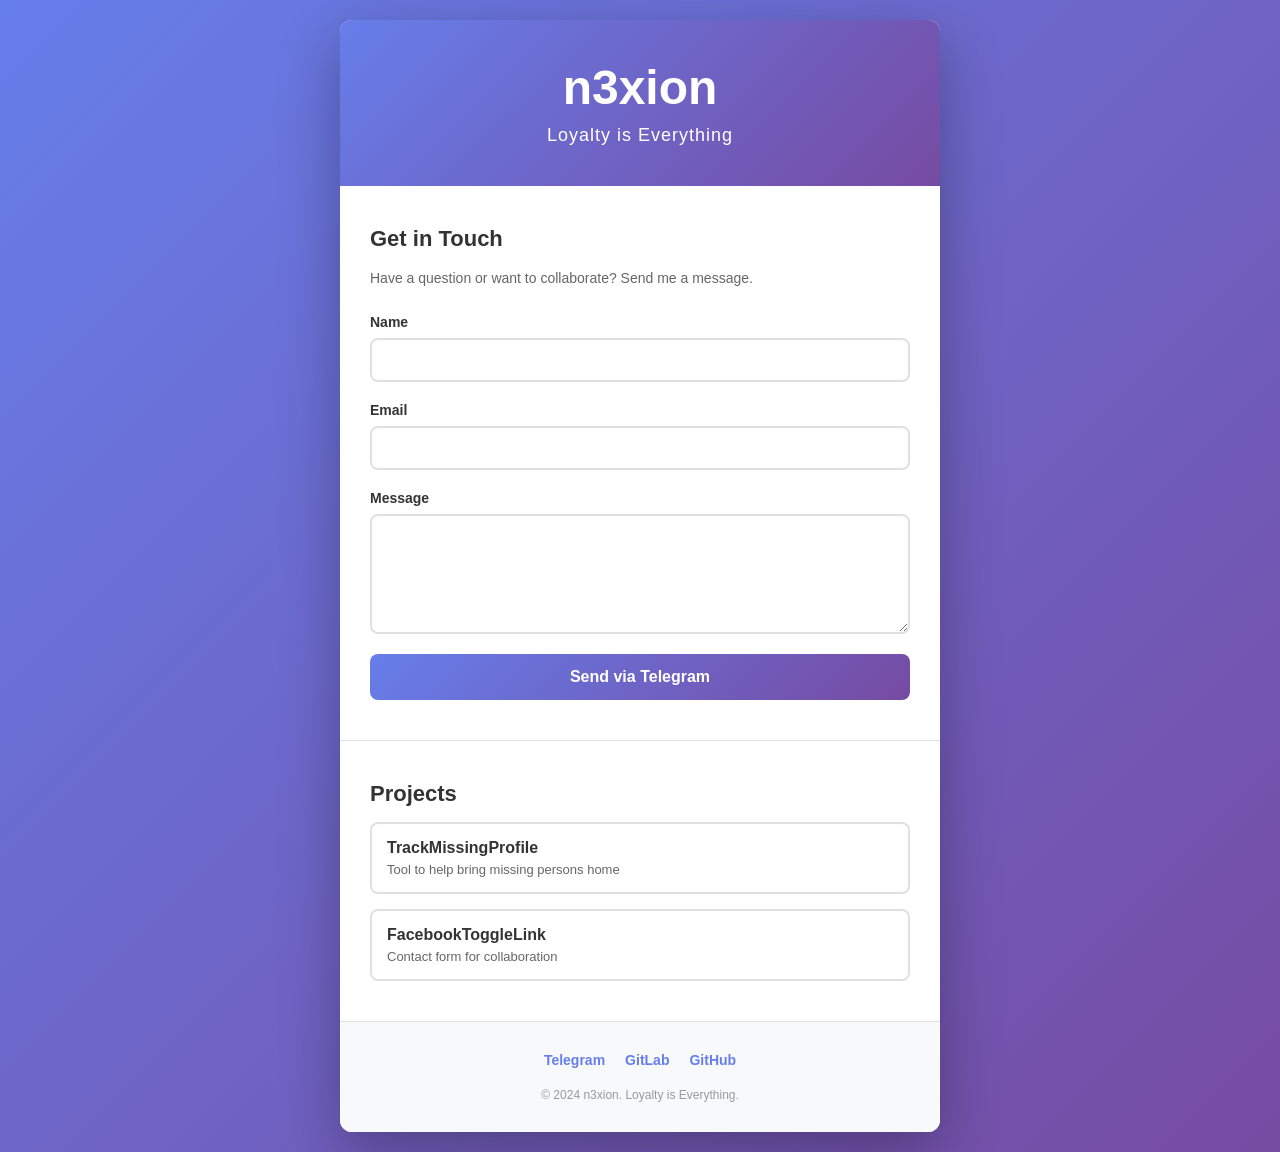
==== index.html @ d782e1c7 "Initial n3xion loyalty website" ====
<!DOCTYPE html>
<html lang="en">
<head>
    <meta charset="UTF-8">
    <meta name="viewport" content="width=device-width, initial-scale=1.0">
    <title>n3xion Loyalty - Contact & Projects</title>
    <link rel="stylesheet" href="style.css">
</head>
<body>
    <div class="container">
        <div class="card">
            <div class="header">
                <h1>n3xion</h1>
                <p class="tagline">Loyalty is Everything</p>
            </div>
            
            <div class="content">
                <h2>Get in Touch</h2>
                <p>Have a question or want to collaborate? Send me a message.</p>
                
                <form id="contactForm" class="contact-form">
                    <div class="form-group">
                        <label for="name">Name</label>
                        <input type="text" id="name" name="name" required>
                    </div>
                    
                    <div class="form-group">
                        <label for="email">Email</label>
                        <input type="email" id="email" name="email" required>
                    </div>
                    
                    <div class="form-group">
                        <label for="message">Message</label>
                        <textarea id="message" name="message" rows="5" required></textarea>
                    </div>
                    
                    <button type="submit" class="btn">Send via Telegram</button>
                </form>
                
                <div id="successMessage" class="success-message" style="display: none;">
                    ✓ Message sent! Opening Telegram...
                </div>
                
                <div id="errorMessage" class="error-message" style="display: none;">
                    ✗ Error sending message. Please try again.
                </div>
            </div>
            
            <div class="projects">
                <h2>Projects</h2>
                <div class="project-list">
                    <a href="https://gitlab.com/n3xion3301/trackmissingprofile" class="project-link">
                        <span class="project-name">TrackMissingProfile</span>
                        <span class="project-desc">Tool to help bring missing persons home</span>
                    </a>
                    <a href="https://gitlab.com/n3xion3301/facebooktogglelink" class="project-link">
                        <span class="project-name">FacebookToggleLink</span>
                        <span class="project-desc">Contact form for collaboration</span>
                    </a>
                </div>
            </div>
            
            <div class="footer">
                <div class="social-links">
                    <a href="https://t.me/n3xion3301" target="_blank" class="social-link">Telegram</a>
                    <a href="https://gitlab.com/n3xion3301" target="_blank" class="social-link">GitLab</a>
                    <a href="https://github.com/n3xion3301" target="_blank" class="social-link">GitHub</a>
                </div>
                <p class="copyright">© 2024 n3xion. Loyalty is Everything.</p>
            </div>
        </div>
    </div>
    
    <script src="script.js"></script>
</body>
</html>
---- style.css ----
* {
    margin: 0;
    padding: 0;
    box-sizing: border-box;
}

body {
    font-family: -apple-system, BlinkMacSystemFont, 'Segoe UI', Roboto, Oxygen, Ubuntu, Cantarell, sans-serif;
    background: linear-gradient(135deg, #667eea 0%, #764ba2 100%);
    min-height: 100vh;
    display: flex;
    align-items: center;
    justify-content: center;
    padding: 20px;
}

.container {
    width: 100%;
    max-width: 600px;
}

.card {
    background: white;
    border-radius: 12px;
    box-shadow: 0 20px 60px rgba(0, 0, 0, 0.3);
    overflow: hidden;
}

.header {
    background: linear-gradient(135deg, #667eea 0%, #764ba2 100%);
    color: white;
    padding: 40px 30px;
    text-align: center;
}

.header h1 {
    font-size: 48px;
    margin-bottom: 10px;
    font-weight: 700;
}

.tagline {
    font-size: 18px;
    font-weight: 300;
    letter-spacing: 1px;
}

.content {
    padding: 40px 30px;
    border-bottom: 1px solid #e0e0e0;
}

h2 {
    color: #333;
    margin-bottom: 15px;
    font-size: 22px;
}

.content > p {
    color: #666;
    margin-bottom: 25px;
    font-size: 14px;
    line-height: 1.6;
}

.contact-form {
    display: flex;
    flex-direction: column;
    gap: 20px;
}

.form-group {
    display: flex;
    flex-direction: column;
}

label {
    color: #333;
    font-weight: 600;
    margin-bottom: 8px;
    font-size: 14px;
}

input,
textarea {
    padding: 12px;
    border: 2px solid #e0e0e0;
    border-radius: 8px;
    font-family: inherit;
    font-size: 14px;
    transition: border-color 0.3s;
}

input:focus,
textarea:focus {
    outline: none;
    border-color: #667eea;
}

textarea {
    resize: vertical;
    min-height: 120px;
}

.btn {
    background: linear-gradient(135deg, #667eea 0%, #764ba2 100%);
    color: white;
    border: none;
    padding: 14px;
    border-radius: 8px;
    font-size: 16px;
    font-weight: 600;
    cursor: pointer;
    transition: transform 0.2s, box-shadow 0.2s;
}

.btn:hover {
    transform: translateY(-2px);
    box-shadow: 0 10px 20px rgba(102, 126, 234, 0.4);
}

.btn:active {
    transform: translateY(0);
}

.success-message {
    background: #d4edda;
    color: #155724;
    padding: 12px;
    border-radius: 8px;
    text-align: center;
    font-size: 14px;
    margin-top: 20px;
}

.error-message {
    background: #f8d7da;
    color: #721c24;
    padding: 12px;
    border-radius: 8px;
    text-align: center;
    font-size: 14px;
    margin-top: 20px;
}

.projects {
    padding: 40px 30px;
    border-bottom: 1px solid #e0e0e0;
}

.project-list {
    display: flex;
    flex-direction: column;
    gap: 15px;
}

.project-link {
    display: flex;
    flex-direction: column;
    padding: 15px;
    border: 2px solid #e0e0e0;
    border-radius: 8px;
    text-decoration: none;
    transition: all 0.3s;
}

.project-link:hover {
    border-color: #667eea;
    background: #f8f9ff;
    transform: translateX(5px);
}

.project-name {
    color: #333;
    font-weight: 600;
    font-size: 16px;
    margin-bottom: 5px;
}

.project-desc {
    color: #666;
    font-size: 13px;
}

.footer {
    padding: 30px;
    text-align: center;
    background: #f8f9fa;
}

.social-links {
    display: flex;
    justify-content: center;
    gap: 20px;
    margin-bottom: 20px;
}

.social-link {
    color: #667eea;
    text-decoration: none;
    font-weight: 600;
    font-size: 14px;
    transition: color 0.3s;
}

.social-link:hover {
    color: #764ba2;
}

.copyright {
    color: #999;
    font-size: 12px;
}

@media (max-width: 600px) {
    .header {
        padding: 30px 20px;
    }
    
    .header h1 {
        font-size: 36px;
    }
    
    .content,
    .projects,
    .footer {
        padding: 30px 20px;
    }
}
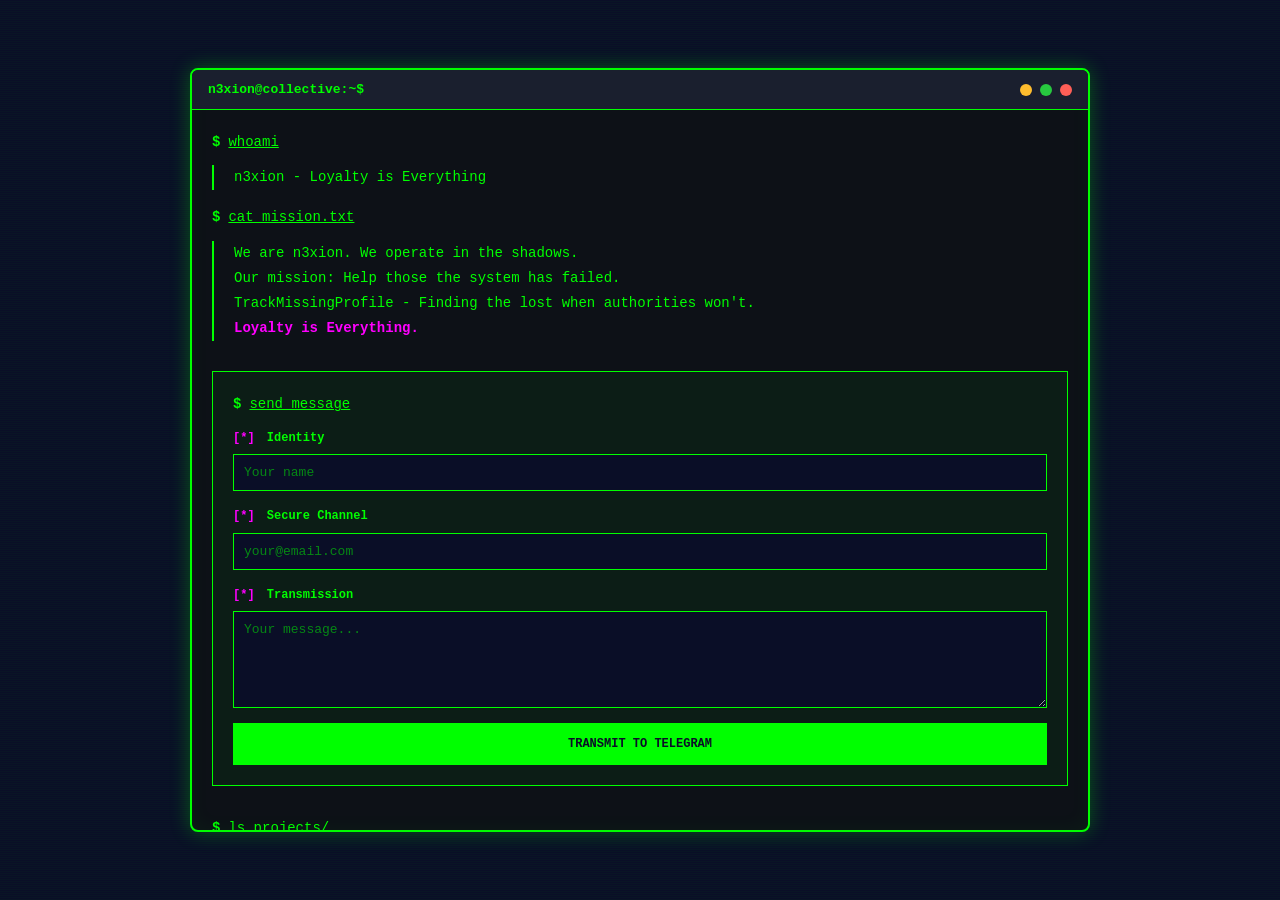
==== commit a256f90a: "Transform site to anonymous hacker group theme" ====
--- a/index.html
+++ b/index.html
@@ -3,70 +3,119 @@
 <head>
     <meta charset="UTF-8">
     <meta name="viewport" content="width=device-width, initial-scale=1.0">
-    <title>n3xion Loyalty - Contact & Projects</title>
+    <title>n3xion - Anonymous Collective</title>
     <link rel="stylesheet" href="style.css">
 </head>
 <body>
+    <div class="matrix-bg"></div>
+    
     <div class="container">
-        <div class="card">
-            <div class="header">
-                <h1>n3xion</h1>
-                <p class="tagline">Loyalty is Everything</p>
-            </div>
-            
-            <div class="content">
-                <h2>Get in Touch</h2>
-                <p>Have a question or want to collaborate? Send me a message.</p>
-                
-                <form id="contactForm" class="contact-form">
-                    <div class="form-group">
-                        <label for="name">Name</label>
-                        <input type="text" id="name" name="name" required>
-                    </div>
-                    
-                    <div class="form-group">
-                        <label for="email">Email</label>
-                        <input type="email" id="email" name="email" required>
-                    </div>
-                    
-                    <div class="form-group">
-                        <label for="message">Message</label>
-                        <textarea id="message" name="message" rows="5" required></textarea>
-                    </div>
-                    
-                    <button type="submit" class="btn">Send via Telegram</button>
-                </form>
-                
-                <div id="successMessage" class="success-message" style="display: none;">
-                    ✓ Message sent! Opening Telegram...
-                </div>
-                
-                <div id="errorMessage" class="error-message" style="display: none;">
-                    ✗ Error sending message. Please try again.
+        <div class="terminal">
+            <div class="terminal-header">
+                <span class="terminal-title">n3xion@collective:~$</span>
+                <div class="terminal-buttons">
+                    <span class="btn-minimize"></span>
+                    <span class="btn-maximize"></span>
+                    <span class="btn-close"></span>
                 </div>
             </div>
             
-            <div class="projects">
-                <h2>Projects</h2>
-                <div class="project-list">
-                    <a href="https://gitlab.com/n3xion3301/trackmissingprofile" class="project-link">
-                        <span class="project-name">TrackMissingProfile</span>
-                        <span class="project-desc">Tool to help bring missing persons home</span>
+            <div class="terminal-content">
+                <div class="terminal-line">
+                    <span class="prompt">$</span>
+                    <span class="command">whoami</span>
+                </div>
+                <div class="terminal-output">n3xion - Loyalty is Everything</div>
+                
+                <div class="terminal-line">
+                    <span class="prompt">$</span>
+                    <span class="command">cat mission.txt</span>
+                </div>
+                <div class="terminal-output">
+                    We are n3xion. We operate in the shadows.<br>
+                    Our mission: Help those the system has failed.<br>
+                    TrackMissingProfile - Finding the lost when authorities won't.<br>
+                    <span class="highlight">Loyalty is Everything.</span>
+                </div>
+                
+                <div class="contact-section">
+                    <div class="terminal-line">
+                        <span class="prompt">$</span>
+                        <span class="command">send_message</span>
+                    </div>
+                    
+                    <form id="contactForm" class="contact-form">
+                        <div class="form-group">
+                            <label for="name"><span class="label-prefix">[*]</span> Identity</label>
+                            <input type="text" id="name" name="name" placeholder="Your name" required>
+                        </div>
+                        
+                        <div class="form-group">
+                            <label for="email"><span class="label-prefix">[*]</span> Secure Channel</label>
+                            <input type="email" id="email" name="email" placeholder="your@email.com" required>
+                        </div>
+                        
+                        <div class="form-group">
+                            <label for="message"><span class="label-prefix">[*]</span> Transmission</label>
+                            <textarea id="message" name="message" placeholder="Your message..." rows="5" required></textarea>
+                        </div>
+                        
+                        <button type="submit" class="btn-send">TRANSMIT TO TELEGRAM</button>
+                    </form>
+                    
+                    <div id="successMessage" class="success-message" style="display: none;">
+                        <span class="status-icon">✓</span> Message encrypted and transmitted. Opening secure channel...
+                    </div>
+                    
+                    <div id="errorMessage" class="error-message" style="display: none;">
+                        <span class="status-icon">✗</span> Transmission failed. Retry?
+                    </div>
+                </div>
+                
+                <div class="terminal-line">
+                    <span class="prompt">$</span>
+                    <span class="command">ls projects/</span>
+                </div>
+                <div class="projects-section">
+                    <div class="project-item">
+                        <span class="project-icon">[>]</span>
+                        <a href="https://gitlab.com/n3xion3301/trackmissingprofile" target="_blank" class="project-link">
+                            TrackMissingProfile
+                        </a>
+                        <span class="project-status">ACTIVE</span>
+                    </div>
+                    <div class="project-item">
+                        <span class="project-icon">[>]</span>
+                        <a href="https://gitlab.com/n3xion3301/facebooktogglelink" target="_blank" class="project-link">
+                            FacebookToggleLink
+                        </a>
+                        <span class="project-status">ACTIVE</span>
+                    </div>
+                </div>
+                
+                <div class="terminal-line">
+                    <span class="prompt">$</span>
+                    <span class="command">connect</span>
+                </div>
+                <div class="connect-section">
+                    <a href="https://t.me/n3xion3301" target="_blank" class="connect-link">
+                        <span class="connect-icon">◆</span> Telegram
                     </a>
-                    <a href="https://gitlab.com/n3xion3301/facebooktogglelink" class="project-link">
-                        <span class="project-name">FacebookToggleLink</span>
-                        <span class="project-desc">Contact form for collaboration</span>
+                    <a href="https://gitlab.com/n3xion3301" target="_blank" class="connect-link">
+                        <span class="connect-icon">◆</span> GitLab
+                    </a>
+                    <a href="https://github.com/n3xion3301" target="_blank" class="connect-link">
+                        <span class="connect-icon">◆</span> GitHub
                     </a>
                 </div>
-            </div>
-            
-            <div class="footer">
-                <div class="social-links">
-                    <a href="https://t.me/n3xion3301" target="_blank" class="social-link">Telegram</a>
-                    <a href="https://gitlab.com/n3xion3301" target="_blank" class="social-link">GitLab</a>
-                    <a href="https://github.com/n3xion3301" target="_blank" class="social-link">GitHub</a>
+                
+                <div class="terminal-line">
+                    <span class="prompt">$</span>
+                    <span class="command">echo "Loyalty is Everything"</span>
                 </div>
-                <p class="copyright">© 2024 n3xion. Loyalty is Everything.</p>
+                <div class="terminal-output final-message">
+                    Loyalty is Everything
+                </div>
             </div>
         </div>
     </div>
--- a/style.css
+++ b/style.css
@@ -5,8 +5,44 @@
 }
 
 body {
-    font-family: -apple-system, BlinkMacSystemFont, 'Segoe UI', Roboto, Oxygen, Ubuntu, Cantarell, sans-serif;
-    background: linear-gradient(135deg, #667eea 0%, #764ba2 100%);
+    font-family: 'Courier New', monospace;
+    background: #0a0e27;
+    color: #00ff00;
+    overflow-x: hidden;
+    position: relative;
+}
+
+.matrix-bg {
+    position: fixed;
+    top: 0;
+    left: 0;
+    width: 100%;
+    height: 100%;
+    background: 
+        repeating-linear-gradient(
+            0deg,
+            rgba(0, 255, 0, 0.03) 0px,
+            rgba(0, 255, 0, 0.03) 1px,
+            transparent 1px,
+            transparent 2px
+        );
+    pointer-events: none;
+    z-index: 1;
+    animation: scanlines 8s linear infinite;
+}
+
+@keyframes scanlines {
+    0% {
+        transform: translateY(0);
+    }
+    100% {
+        transform: translateY(10px);
+    }
+}
+
+.container {
+    position: relative;
+    z-index: 2;
     min-height: 100vh;
     display: flex;
     align-items: center;
@@ -14,59 +50,103 @@
     padding: 20px;
 }
 
-.container {
+.terminal {
     width: 100%;
-    max-width: 600px;
-}
-
-.card {
-    background: white;
-    border-radius: 12px;
-    box-shadow: 0 20px 60px rgba(0, 0, 0, 0.3);
+    max-width: 900px;
+    background: #0d1117;
+    border: 2px solid #00ff00;
+    border-radius: 8px;
+    box-shadow: 0 0 20px rgba(0, 255, 0, 0.3), inset 0 0 20px rgba(0, 255, 0, 0.05);
     overflow: hidden;
 }
 
-.header {
-    background: linear-gradient(135deg, #667eea 0%, #764ba2 100%);
-    color: white;
-    padding: 40px 30px;
-    text-align: center;
-}
-
-.header h1 {
-    font-size: 48px;
+.terminal-header {
+    background: #1a1f2e;
+    border-bottom: 1px solid #00ff00;
+    padding: 12px 16px;
+    display: flex;
+    justify-content: space-between;
+    align-items: center;
+}
+
+.terminal-title {
+    color: #00ff00;
+    font-size: 13px;
+    font-weight: bold;
+}
+
+.terminal-buttons {
+    display: flex;
+    gap: 8px;
+}
+
+.terminal-buttons span {
+    width: 12px;
+    height: 12px;
+    border-radius: 50%;
+    display: inline-block;
+}
+
+.btn-minimize {
+    background: #ffbd2e;
+}
+
+.btn-maximize {
+    background: #27c93f;
+}
+
+.btn-close {
+    background: #ff5f57;
+}
+
+.terminal-content {
+    padding: 20px;
+    font-size: 14px;
+    line-height: 1.8;
+    max-height: 80vh;
+    overflow-y: auto;
+}
+
+.terminal-line {
     margin-bottom: 10px;
-    font-weight: 700;
-}
-
-.tagline {
-    font-size: 18px;
-    font-weight: 300;
-    letter-spacing: 1px;
-}
-
-.content {
-    padding: 40px 30px;
-    border-bottom: 1px solid #e0e0e0;
-}
-
-h2 {
-    color: #333;
+    display: flex;
+    align-items: center;
+}
+
+.prompt {
+    color: #00ff00;
+    margin-right: 8px;
+    font-weight: bold;
+}
+
+.command {
+    color: #00ff00;
+    text-decoration: underline;
+}
+
+.terminal-output {
+    color: #00ff00;
     margin-bottom: 15px;
-    font-size: 22px;
-}
-
-.content > p {
-    color: #666;
-    margin-bottom: 25px;
-    font-size: 14px;
-    line-height: 1.6;
+    padding-left: 20px;
+    border-left: 2px solid #00ff00;
+}
+
+.highlight {
+    color: #ff00ff;
+    font-weight: bold;
+}
+
+.contact-section {
+    margin: 30px 0;
+    padding: 20px;
+    border: 1px solid #00ff00;
+    background: rgba(0, 255, 0, 0.05);
 }
 
 .contact-form {
     display: flex;
     flex-direction: column;
-    gap: 20px;
+    gap: 15px;
 }
 
 .form-group {
@@ -74,156 +154,196 @@
     flex-direction: column;
 }
 
+.label-prefix {
+    color: #ff00ff;
+    margin-right: 5px;
+}
+
 label {
-    color: #333;
-    font-weight: 600;
-    margin-bottom: 8px;
-    font-size: 14px;
+    color: #00ff00;
+    font-weight: bold;
+    margin-bottom: 5px;
+    font-size: 12px;
 }
 
 input,
 textarea {
-    padding: 12px;
-    border: 2px solid #e0e0e0;
-    border-radius: 8px;
-    font-family: inherit;
-    font-size: 14px;
-    transition: border-color 0.3s;
+    background: #0a0e27;
+    border: 1px solid #00ff00;
+    color: #00ff00;
+    padding: 10px;
+    font-family: 'Courier New', monospace;
+    font-size: 13px;
+    transition: all 0.3s;
 }
 
 input:focus,
 textarea:focus {
     outline: none;
-    border-color: #667eea;
-}
-
-textarea {
-    resize: vertical;
-    min-height: 120px;
-}
-
-.btn {
-    background: linear-gradient(135deg, #667eea 0%, #764ba2 100%);
-    color: white;
-    border: none;
-    padding: 14px;
-    border-radius: 8px;
-    font-size: 16px;
-    font-weight: 600;
+    border-color: #ff00ff;
+    box-shadow: 0 0 10px rgba(255, 0, 255, 0.5);
+}
+
+input::placeholder,
+textarea::placeholder {
+    color: #00ff00;
+    opacity: 0.5;
+}
+
+.btn-send {
+    background: #00ff00;
+    color: #0a0e27;
+    border: 2px solid #00ff00;
+    padding: 12px;
+    font-family: 'Courier New', monospace;
+    font-weight: bold;
     cursor: pointer;
-    transition: transform 0.2s, box-shadow 0.2s;
-}
-
-.btn:hover {
-    transform: translateY(-2px);
-    box-shadow: 0 10px 20px rgba(102, 126, 234, 0.4);
-}
-
-.btn:active {
-    transform: translateY(0);
+    transition: all 0.3s;
+    text-transform: uppercase;
+    font-size: 12px;
+}
+
+.btn-send:hover {
+    background: #0a0e27;
+    color: #00ff00;
+    box-shadow: 0 0 15px rgba(0, 255, 0, 0.8);
+}
+
+.btn-send:active {
+    transform: scale(0.98);
 }
 
 .success-message {
-    background: #d4edda;
-    color: #155724;
+    background: rgba(0, 255, 0, 0.1);
+    border: 1px solid #00ff00;
+    color: #00ff00;
     padding: 12px;
-    border-radius: 8px;
+    border-radius: 4px;
     text-align: center;
-    font-size: 14px;
-    margin-top: 20px;
+    font-size: 13px;
+    margin-top: 15px;
 }
 
 .error-message {
-    background: #f8d7da;
-    color: #721c24;
+    background: rgba(255, 0, 0, 0.1);
+    border: 1px solid #ff0000;
+    color: #ff0000;
     padding: 12px;
-    border-radius: 8px;
+    border-radius: 4px;
     text-align: center;
-    font-size: 14px;
-    margin-top: 20px;
-}
-
-.projects {
-    padding: 40px 30px;
-    border-bottom: 1px solid #e0e0e0;
-}
-
-.project-list {
-    display: flex;
-    flex-direction: column;
-    gap: 15px;
+    font-size: 13px;
+    margin-top: 15px;
+}
+
+.status-icon {
+    margin-right: 8px;
+}
+
+.projects-section {
+    margin: 15px 0;
+    padding-left: 20px;
+}
+
+.project-item {
+    display: flex;
+    align-items: center;
+    gap: 10px;
+    margin-bottom: 8px;
+    color: #00ff00;
+}
+
+.project-icon {
+    color: #ff00ff;
 }
 
 .project-link {
-    display: flex;
-    flex-direction: column;
-    padding: 15px;
-    border: 2px solid #e0e0e0;
-    border-radius: 8px;
+    color: #00ff00;
     text-decoration: none;
     transition: all 0.3s;
 }
 
 .project-link:hover {
-    border-color: #667eea;
-    background: #f8f9ff;
-    transform: translateX(5px);
-}
-
-.project-name {
-    color: #333;
-    font-weight: 600;
-    font-size: 16px;
-    margin-bottom: 5px;
-}
-
-.project-desc {
-    color: #666;
-    font-size: 13px;
-}
-
-.footer {
-    padding: 30px;
+    color: #ff00ff;
+    text-shadow: 0 0 10px rgba(255, 0, 255, 0.8);
+}
+
+.project-status {
+    color: #00ff00;
+    font-size: 11px;
+    margin-left: auto;
+    padding: 2px 8px;
+    border: 1px solid #00ff00;
+    border-radius: 3px;
+}
+
+.connect-section {
+    display: flex;
+    gap: 20px;
+    margin: 15px 0;
+    padding-left: 20px;
+    flex-wrap: wrap;
+}
+
+.connect-link {
+    color: #00ff00;
+    text-decoration: none;
+    display: flex;
+    align-items: center;
+    gap: 8px;
+    transition: all 0.3s;
+    font-size: 13px;
+}
+
+.connect-icon {
+    color: #ff00ff;
+}
+
+.connect-link:hover {
+    color: #ff00ff;
+    text-shadow: 0 0 10px rgba(255, 0, 255, 0.8);
+}
+
+.final-message {
     text-align: center;
-    background: #f8f9fa;
-}
-
-.social-links {
-    display: flex;
-    justify-content: center;
-    gap: 20px;
-    margin-bottom: 20px;
-}
-
-.social-link {
-    color: #667eea;
-    text-decoration: none;
-    font-weight: 600;
-    font-size: 14px;
-    transition: color 0.3s;
-}
-
-.social-link:hover {
-    color: #764ba2;
-}
-
-.copyright {
-    color: #999;
-    font-size: 12px;
+    font-weight: bold;
+    color: #ff00ff;
+    margin-top: 20px;
+}
+
+/* Scrollbar styling */
+.terminal-content::-webkit-scrollbar {
+    width: 8px;
+}
+
+.terminal-content::-webkit-scrollbar-track {
+    background: #0a0e27;
+}
+
+.terminal-content::-webkit-scrollbar-thumb {
+    background: #00ff00;
+    border-radius: 4px;
+}
+
+.terminal-content::-webkit-scrollbar-thumb:hover {
+    background: #ff00ff;
 }
 
 @media (max-width: 600px) {
-    .header {
-        padding: 30px 20px;
+    .terminal {
+        border-radius: 4px;
     }
     
-    .header h1 {
-        font-size: 36px;
+    .terminal-content {
+        padding: 15px;
+        font-size: 12px;
     }
     
-    .content,
-    .projects,
-    .footer {
-        padding: 30px 20px;
-    }
-}
+    .contact-section {
+        padding: 15px;
+    }
+    
+    .connect-section {
+        flex-direction: column;
+        gap: 10px;
+    }
+}
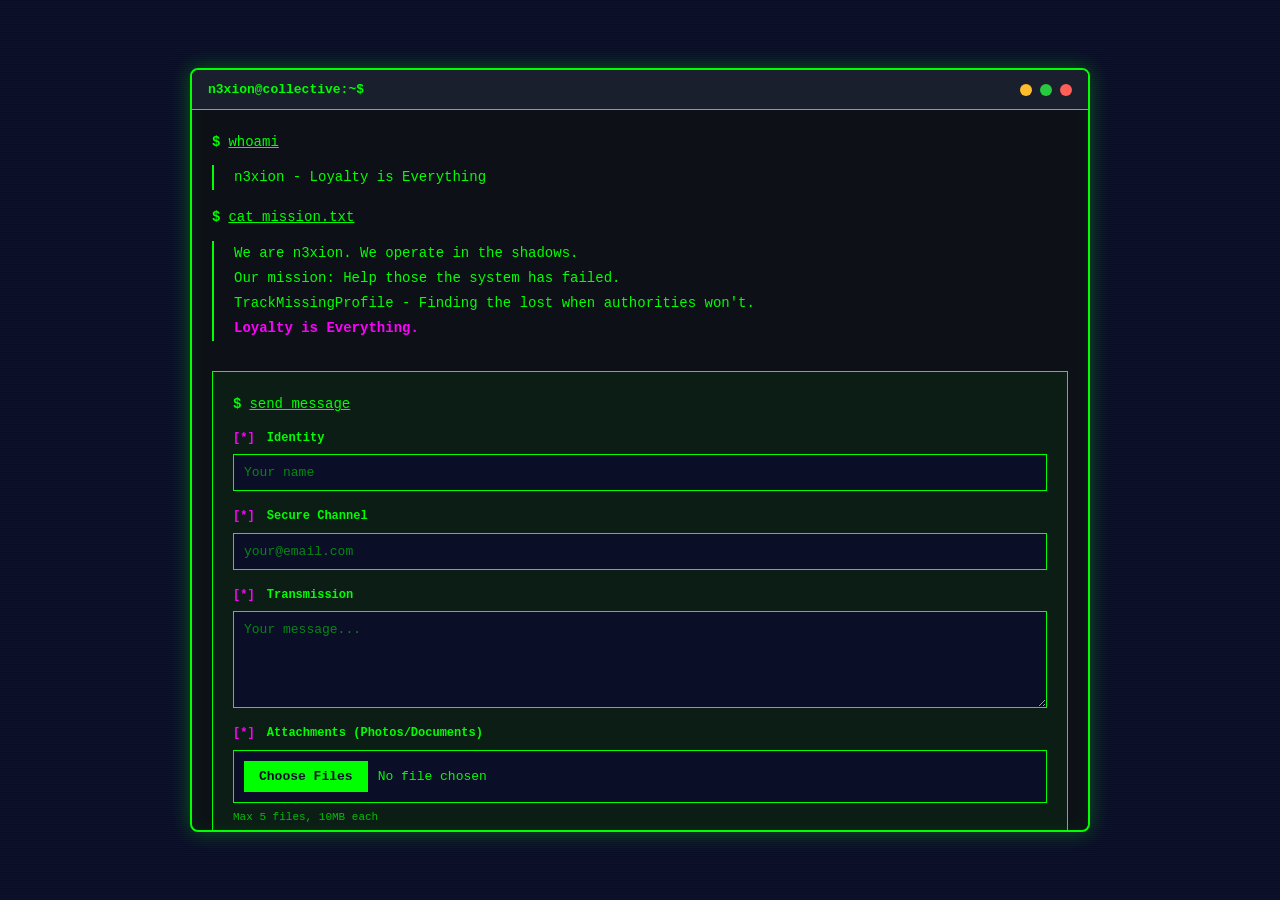
==== commit adac47b6: "Add file upload capability for missing person reports" ====
--- a/index.html
+++ b/index.html
@@ -8,7 +8,7 @@
 </head>
 <body>
     <div class="matrix-bg"></div>
-    
+
     <div class="container">
         <div class="terminal">
             <div class="terminal-header">
@@ -19,14 +19,14 @@
                     <span class="btn-close"></span>
                 </div>
             </div>
-            
+
             <div class="terminal-content">
                 <div class="terminal-line">
                     <span class="prompt">$</span>
                     <span class="command">whoami</span>
                 </div>
                 <div class="terminal-output">n3xion - Loyalty is Everything</div>
-                
+
                 <div class="terminal-line">
                     <span class="prompt">$</span>
                     <span class="command">cat mission.txt</span>
@@ -37,41 +37,47 @@
                     TrackMissingProfile - Finding the lost when authorities won't.<br>
                     <span class="highlight">Loyalty is Everything.</span>
                 </div>
-                
+
                 <div class="contact-section">
                     <div class="terminal-line">
                         <span class="prompt">$</span>
                         <span class="command">send_message</span>
                     </div>
-                    
+
                     <form id="contactForm" class="contact-form">
                         <div class="form-group">
                             <label for="name"><span class="label-prefix">[*]</span> Identity</label>
                             <input type="text" id="name" name="name" placeholder="Your name" required>
                         </div>
-                        
+
                         <div class="form-group">
                             <label for="email"><span class="label-prefix">[*]</span> Secure Channel</label>
                             <input type="email" id="email" name="email" placeholder="your@email.com" required>
                         </div>
-                        
+
                         <div class="form-group">
                             <label for="message"><span class="label-prefix">[*]</span> Transmission</label>
                             <textarea id="message" name="message" placeholder="Your message..." rows="5" required></textarea>
                         </div>
-                        
+
+                        <div class="form-group">
+                            <label for="files"><span class="label-prefix">[*]</span> Attachments (Photos/Documents)</label>
+                            <input type="file" id="files" name="files" multiple accept="image/*,.pdf,.doc,.docx">
+                            <small style="color: #00ff00; opacity: 0.7; font-size: 11px; display: block; margin-top: 5px;">Max 5 files, 10MB each</small>
+                        </div>
+
                         <button type="submit" class="btn-send">TRANSMIT TO TELEGRAM</button>
                     </form>
-                    
+
                     <div id="successMessage" class="success-message" style="display: none;">
                         <span class="status-icon">✓</span> Message encrypted and transmitted. Opening secure channel...
                     </div>
-                    
+
                     <div id="errorMessage" class="error-message" style="display: none;">
                         <span class="status-icon">✗</span> Transmission failed. Retry?
                     </div>
                 </div>
-                
+
                 <div class="terminal-line">
                     <span class="prompt">$</span>
                     <span class="command">ls projects/</span>
@@ -92,7 +98,7 @@
                         <span class="project-status">ACTIVE</span>
                     </div>
                 </div>
-                
+
                 <div class="terminal-line">
                     <span class="prompt">$</span>
                     <span class="command">connect</span>
@@ -108,7 +114,7 @@
                         <span class="connect-icon">◆</span> GitHub
                     </a>
                 </div>
-                
+
                 <div class="terminal-line">
                     <span class="prompt">$</span>
                     <span class="command">echo "Loyalty is Everything"</span>
@@ -119,7 +125,7 @@
             </div>
         </div>
     </div>
-    
+
     <script src="script.js"></script>
 </body>
 </html>
--- a/style.css
+++ b/style.css
@@ -347,3 +347,38 @@
         gap: 10px;
     }
 }
+
+/* File upload styling */
+input[type="file"] {
+    background: #0a0e27;
+    border: 1px solid #00ff00;
+    color: #00ff00;
+    padding: 10px;
+    font-family: 'Courier New', monospace;
+    font-size: 13px;
+    cursor: pointer;
+    transition: all 0.3s;
+}
+
+input[type="file"]:focus {
+    outline: none;
+    border-color: #ff00ff;
+    box-shadow: 0 0 10px rgba(255, 0, 255, 0.5);
+}
+
+input[type="file"]::file-selector-button {
+    background: #00ff00;
+    color: #0a0e27;
+    border: none;
+    padding: 8px 15px;
+    margin-right: 10px;
+    cursor: pointer;
+    font-family: 'Courier New', monospace;
+    font-weight: bold;
+    transition: all 0.3s;
+}
+
+input[type="file"]::file-selector-button:hover {
+    background: #ff00ff;
+    box-shadow: 0 0 10px rgba(255, 0, 255, 0.8);
+}
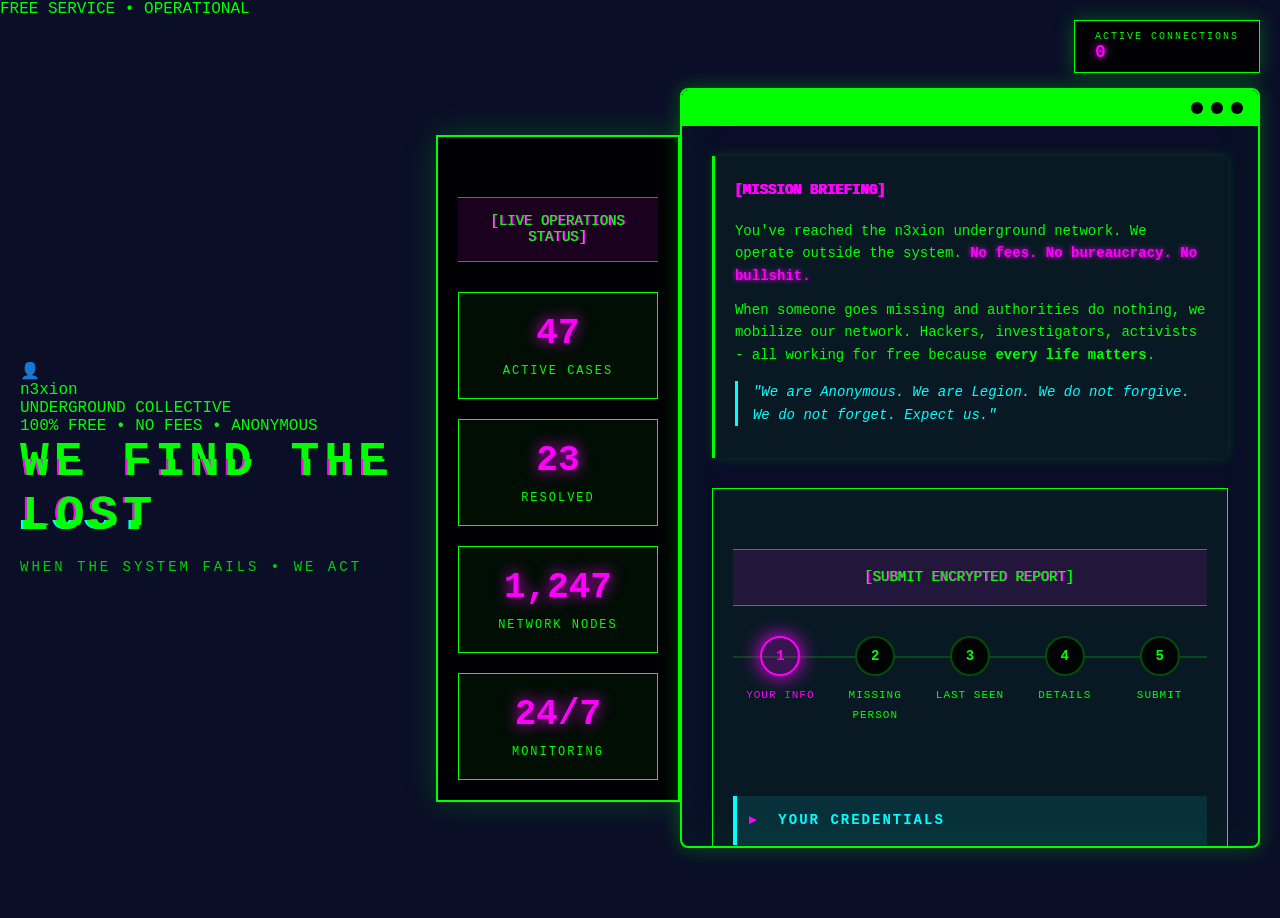
==== commit 4e8ac096: "Add dark web glitchy theme with multi-step form and matrix background" ====
--- a/index.html
+++ b/index.html
@@ -3,16 +3,73 @@
 <head>
     <meta charset="UTF-8">
     <meta name="viewport" content="width=device-width, initial-scale=1.0">
-    <title>n3xion - Anonymous Collective</title>
+    <title>n3xion - Underground Anonymous Collective</title>
     <link rel="stylesheet" href="style.css">
 </head>
 <body>
-    <div class="matrix-bg"></div>
-
+    <!-- Visitor Counter -->
+    <div class="visitor-counter">
+        <div class="label">ACTIVE CONNECTIONS</div>
+        <div class="count" id="visitorCount">0</div>
+    </div>
+
+    <!-- Service Status -->
+    <div class="service-status">
+        <div class="status-dot"></div>
+        <div class="status-text">FREE SERVICE • OPERATIONAL</div>
+    </div>
+
+    <div class="glitch-overlay"></div>
+    <div class="scanlines"></div>
+    
     <div class="container">
+        <!-- Anonymous Header with Logo -->
+        <div class="anonymous-header">
+            <div class="n3xion-logo">
+                <div class="logo-icon">👤</div>
+                <div class="logo-text">
+                    <div class="logo-title">n3xion</div>
+                    <div class="logo-subtitle">UNDERGROUND COLLECTIVE</div>
+                </div>
+            </div>
+            
+            <div class="free-badge">100% FREE • NO FEES • ANONYMOUS</div>
+            
+            <h1 class="glitch-text" data-text="WE FIND THE LOST">WE FIND THE LOST</h1>
+            <p class="tagline glitch-text" data-text="WHEN THE SYSTEM FAILS • WE ACT">
+                WHEN THE SYSTEM FAILS • WE ACT
+            </p>
+        </div>
+
+        <!-- Operations Dashboard -->
+        <div class="operations-dashboard">
+            <div class="section-divider">
+                <span class="glitch-small" data-text="[LIVE OPERATIONS STATUS]">[LIVE OPERATIONS STATUS]</span>
+            </div>
+            <div class="dashboard-grid">
+                <div class="stat-box">
+                    <div class="stat-number" id="activeCases">47</div>
+                    <div class="stat-label">Active Cases</div>
+                </div>
+                <div class="stat-box">
+                    <div class="stat-number" id="resolved">23</div>
+                    <div class="stat-label">Resolved</div>
+                </div>
+                <div class="stat-box">
+                    <div class="stat-number" id="network">1,247</div>
+                    <div class="stat-label">Network Nodes</div>
+                </div>
+                <div class="stat-box">
+                    <div class="stat-number">24/7</div>
+                    <div class="stat-label">Monitoring</div>
+                </div>
+            </div>
+        </div>
+
+        <!-- Main Terminal -->
         <div class="terminal">
             <div class="terminal-header">
-                <span class="terminal-title">n3xion@collective:~$</span>
+                <span class="terminal-title">[ENCRYPTED SUBMISSION PORTAL]</span>
                 <div class="terminal-buttons">
                     <span class="btn-minimize"></span>
                     <span class="btn-maximize"></span>
@@ -21,111 +78,308 @@
             </div>
 
             <div class="terminal-content">
-                <div class="terminal-line">
-                    <span class="prompt">$</span>
-                    <span class="command">whoami</span>
-                </div>
-                <div class="terminal-output">n3xion - Loyalty is Everything</div>
-
-                <div class="terminal-line">
-                    <span class="prompt">$</span>
-                    <span class="command">cat mission.txt</span>
-                </div>
-                <div class="terminal-output">
-                    We are n3xion. We operate in the shadows.<br>
-                    Our mission: Help those the system has failed.<br>
-                    TrackMissingProfile - Finding the lost when authorities won't.<br>
-                    <span class="highlight">Loyalty is Everything.</span>
-                </div>
-
+                <!-- Mission Statement -->
+                <div class="message-box">
+                    <div class="message-header">
+                        <span class="glitch-small" data-text="[MISSION BRIEFING]">[MISSION BRIEFING]</span>
+                    </div>
+                    <div class="message-content">
+                        <p>
+                            You've reached the n3xion underground network. We operate outside the system.
+                            <span class="highlight">No fees. No bureaucracy. No bullshit.</span>
+                        </p>
+                        <p>
+                            When someone goes missing and authorities do nothing, we mobilize our network.
+                            Hackers, investigators, activists - all working for free because 
+                            <strong>every life matters</strong>.
+                        </p>
+                        <p class="quote">
+                            "We are Anonymous. We are Legion. We do not forgive. We do not forget. Expect us."
+                        </p>
+                    </div>
+                </div>
+
+                <!-- Report Form with Multi-Step -->
                 <div class="contact-section">
-                    <div class="terminal-line">
-                        <span class="prompt">$</span>
-                        <span class="command">send_message</span>
+                    <div class="section-divider">
+                        <span class="glitch-small" data-text="[SUBMIT ENCRYPTED REPORT]">[SUBMIT ENCRYPTED REPORT]</span>
+                    </div>
+
+                    <!-- Progress Bar -->
+                    <div class="form-progress">
+                        <div class="progress-line" id="progressLine"></div>
+                        <div class="progress-step active" data-step="1">
+                            <div class="step-circle">1</div>
+                            <div class="step-label">Your Info</div>
+                        </div>
+                        <div class="progress-step" data-step="2">
+                            <div class="step-circle">2</div>
+                            <div class="step-label">Missing Person</div>
+                        </div>
+                        <div class="progress-step" data-step="3">
+                            <div class="step-circle">3</div>
+                            <div class="step-label">Last Seen</div>
+                        </div>
+                        <div class="progress-step" data-step="4">
+                            <div class="step-circle">4</div>
+                            <div class="step-label">Details</div>
+                        </div>
+                        <div class="progress-step" data-step="5">
+                            <div class="step-circle">5</div>
+                            <div class="step-label">Submit</div>
+                        </div>
                     </div>
 
                     <form id="contactForm" class="contact-form">
-                        <div class="form-group">
-                            <label for="name"><span class="label-prefix">[*]</span> Identity</label>
-                            <input type="text" id="name" name="name" placeholder="Your name" required>
-                        </div>
-
-                        <div class="form-group">
-                            <label for="email"><span class="label-prefix">[*]</span> Secure Channel</label>
-                            <input type="email" id="email" name="email" placeholder="your@email.com" required>
-                        </div>
-
-                        <div class="form-group">
-                            <label for="message"><span class="label-prefix">[*]</span> Transmission</label>
-                            <textarea id="message" name="message" placeholder="Your message..." rows="5" required></textarea>
-                        </div>
-
-                        <div class="form-group">
-                            <label for="files"><span class="label-prefix">[*]</span> Attachments (Photos/Documents)</label>
-                            <input type="file" id="files" name="files" multiple accept="image/*,.pdf,.doc,.docx">
-                            <small style="color: #00ff00; opacity: 0.7; font-size: 11px; display: block; margin-top: 5px;">Max 5 files, 10MB each</small>
-                        </div>
-
-                        <button type="submit" class="btn-send">TRANSMIT TO TELEGRAM</button>
+                        <!-- STEP 1: Reporter Information -->
+                        <div class="form-step active" data-step="1">
+                            <div class="form-section-header">
+                                <span class="section-icon">▸</span> YOUR CREDENTIALS
+                            </div>
+
+                            <div class="form-group">
+                                <label for="reporterName"><span class="required">*</span> YOUR NAME</label>
+                                <input type="text" id="reporterName" name="reporterName" placeholder="Full name" required>
+                            </div>
+
+                            <div class="form-group">
+                                <label for="reporterEmail"><span class="required">*</span> EMAIL</label>
+                                <input type="email" id="reporterEmail" name="reporterEmail" placeholder="your@email.com" required>
+                            </div>
+
+                            <div class="form-group">
+                                <label for="reporterPhone"><span class="required">*</span> PHONE</label>
+                                <input type="tel" id="reporterPhone" name="reporterPhone" placeholder="+1 (555) 123-4567" required>
+                            </div>
+
+                            <div class="form-group">
+                                <label for="relationship"><span class="required">*</span> RELATIONSHIP</label>
+                                <select id="relationship" name="relationship" required>
+                                    <option value="">Select...</option>
+                                    <option value="parent">Parent</option>
+                                    <option value="sibling">Sibling</option>
+                                    <option value="spouse">Spouse/Partner</option>
+                                    <option value="child">Child</option>
+                                    <option value="friend">Friend</option>
+                                    <option value="other-family">Other Family</option>
+                                    <option value="other">Other</option>
+                                </select>
+                            </div>
+                        </div>
+                        <!-- STEP 2: Missing Person Details -->
+                        <div class="form-step" data-step="2">
+                            <div class="form-section-header">
+                                <span class="section-icon">▸</span> TARGET PROFILE
+                            </div>
+
+                            <div class="form-group">
+                                <label for="missingName"><span class="required">*</span> FULL NAME</label>
+                                <input type="text" id="missingName" name="missingName" placeholder="Missing person's full name" required>
+                            </div>
+
+                            <div class="form-row">
+                                <div class="form-group">
+                                    <label for="age"><span class="required">*</span> AGE</label>
+                                    <input type="number" id="age" name="age" placeholder="Age" min="0" max="120" required>
+                                </div>
+
+                                <div class="form-group">
+                                    <label for="gender"><span class="required">*</span> GENDER</label>
+                                    <select id="gender" name="gender" required>
+                                        <option value="">Select...</option>
+                                        <option value="male">Male</option>
+                                        <option value="female">Female</option>
+                                        <option value="non-binary">Non-Binary</option>
+                                        <option value="other">Other</option>
+                                    </select>
+                                </div>
+                            </div>
+
+                            <div class="form-row">
+                                <div class="form-group">
+                                    <label for="height">HEIGHT</label>
+                                    <input type="text" id="height" name="height" placeholder="e.g., 5'8&quot; or 173cm">
+                                </div>
+
+                                <div class="form-group">
+                                    <label for="weight">WEIGHT</label>
+                                    <input type="text" id="weight" name="weight" placeholder="e.g., 150 lbs or 68 kg">
+                                </div>
+                            </div>
+
+                            <div class="form-row">
+                                <div class="form-group">
+                                    <label for="hairColor">HAIR COLOR</label>
+                                    <input type="text" id="hairColor" name="hairColor" placeholder="e.g., Brown, Blonde">
+                                </div>
+
+                                <div class="form-group">
+                                    <label for="eyeColor">EYE COLOR</label>
+                                    <input type="text" id="eyeColor" name="eyeColor" placeholder="e.g., Blue, Brown">
+                                </div>
+                            </div>
+
+                            <div class="form-group">
+                                <label for="race">RACE/ETHNICITY</label>
+                                <input type="text" id="race" name="race" placeholder="e.g., Caucasian, Hispanic, Asian">
+                            </div>
+
+                            <div class="form-group">
+                                <label for="distinguishingFeatures">IDENTIFYING MARKS</label>
+                                <textarea id="distinguishingFeatures" name="distinguishingFeatures" placeholder="Scars, tattoos, birthmarks, piercings..." rows="3"></textarea>
+                            </div>
+                        </div>
+                        <!-- STEP 3: Last Seen Information -->
+                        <div class="form-step" data-step="3">
+                            <div class="form-section-header">
+                                <span class="section-icon">▸</span> LAST KNOWN LOCATION
+                            </div>
+
+                            <div class="form-group">
+                                <label for="lastSeenDate"><span class="required">*</span> DATE LAST SEEN</label>
+                                <input type="date" id="lastSeenDate" name="lastSeenDate" required>
+                            </div>
+
+                            <div class="form-group">
+                                <label for="lastSeenTime">TIME LAST SEEN</label>
+                                <input type="time" id="lastSeenTime" name="lastSeenTime">
+                            </div>
+
+                            <div class="form-group">
+                                <label for="lastSeenLocation"><span class="required">*</span> LOCATION</label>
+                                <input type="text" id="lastSeenLocation" name="lastSeenLocation" placeholder="Address, city, landmarks" required>
+                            </div>
+
+                            <div class="form-group">
+                                <label for="lastSeenClothing">CLOTHING DESCRIPTION</label>
+                                <textarea id="lastSeenClothing" name="lastSeenClothing" placeholder="Describe clothing, shoes, accessories..." rows="3"></textarea>
+                            </div>
+                        </div>
+                        <!-- STEP 3: Last Seen Information -->
+                        <div class="form-step" data-step="3">
+                            <div class="form-section-header">
+                                <span class="section-icon">▸</span> LAST KNOWN LOCATION
+                            </div>
+
+                            <div class="form-group">
+                                <label for="lastSeenDate"><span class="required">*</span> DATE LAST SEEN</label>
+                                <input type="date" id="lastSeenDate" name="lastSeenDate" required>
+                            </div>
+
+                            <div class="form-group">
+                                <label for="lastSeenTime">TIME LAST SEEN</label>
+                                <input type="time" id="lastSeenTime" name="lastSeenTime">
+                            </div>
+
+                            <div class="form-group">
+                                <label for="lastSeenLocation"><span class="required">*</span> LOCATION</label>
+                                <input type="text" id="lastSeenLocation" name="lastSeenLocation" placeholder="Address, city, landmarks" required>
+                            </div>
+
+                            <div class="form-group">
+                                <label for="lastSeenClothing">CLOTHING DESCRIPTION</label>
+                                <textarea id="lastSeenClothing" name="lastSeenClothing" placeholder="Describe clothing, shoes, accessories..." rows="3"></textarea>
+                            </div>
+                        </div>
+                        <!-- STEP 4: Circumstances & Details -->
+                        <div class="form-step" data-step="4">
+                            <div class="form-section-header">
+                                <span class="section-icon">▸</span> INCIDENT DETAILS
+                            </div>
+
+                            <div class="form-group">
+                                <label for="circumstances"><span class="required">*</span> WHAT HAPPENED?</label>
+                                <textarea id="circumstances" name="circumstances" placeholder="Describe the circumstances. Where were they going? Any suspicious activity?" rows="5" required></textarea>
+                            </div>
+
+                            <div class="form-group">
+                                <label for="medicalConditions">MEDICAL CONDITIONS</label>
+                                <textarea id="medicalConditions" name="medicalConditions" placeholder="Medical conditions, medications, mental health concerns..." rows="3"></textarea>
+                            </div>
+
+                            <div class="form-group">
+                                <label for="vehicleInfo">VEHICLE INFORMATION</label>
+                                <textarea id="vehicleInfo" name="vehicleInfo" placeholder="Make, model, color, license plate..." rows="2"></textarea>
+                            </div>
+
+                            <div class="form-section-header">
+                                <span class="section-icon">▸</span> OFFICIAL STATUS
+                            </div>
+
+                            <div class="form-group">
+                                <label for="policeReported"><span class="required">*</span> REPORTED TO POLICE?</label>
+                                <select id="policeReported" name="policeReported" required>
+                                    <option value="">Select...</option>
+                                    <option value="yes">Yes</option>
+                                    <option value="no">No</option>
+                                    <option value="planning">Planning to report</option>
+                                </select>
+                            </div>
+
+                            <div class="form-group">
+                                <label for="caseNumber">CASE NUMBER</label>
+                                <input type="text" id="caseNumber" name="caseNumber" placeholder="Police case/report number">
+                            </div>
+
+                            <div class="form-group">
+                                <label for="policeDepartment">DEPARTMENT</label>
+                                <input type="text" id="policeDepartment" name="policeDepartment" placeholder="Police department name">
+                            </div>
+                        </div>
+                        <!-- STEP 5: Final Step & Submit -->
+                        <div class="form-step" data-step="5">
+                            <div class="form-section-header">
+                                <span class="section-icon">▸</span> ENCRYPTED ATTACHMENTS
+                            </div>
+
+                            <div class="form-group">
+                                <label for="files">UPLOAD FILES</label>
+                                <input type="file" id="files" name="files" multiple accept="image/*,.pdf,.doc,.docx">
+                                <small class="file-hint">Photos, documents, evidence. Max 10MB per file.</small>
+                            </div>
+
+                            <div class="form-group">
+                                <label for="additionalInfo">ADDITIONAL INTEL</label>
+                                <textarea id="additionalInfo" name="additionalInfo" placeholder="Any other relevant information..." rows="4"></textarea>
+                            </div>
+
+                            <div class="message-box" style="margin-top: 30px;">
+                                <div class="message-content">
+                                    <p class="highlight">⚠️ FINAL VERIFICATION</p>
+                                    <p>By submitting this report, you confirm:</p>
+                                    <ul style="margin-left: 20px; margin-top: 10px;">
+                                        <li>All information provided is accurate</li>
+                                        <li>You have legal authority to report this case</li>
+                                        <li>You understand this is a FREE service</li>
+                                        <li>Your data will be encrypted and distributed to our network</li>
+                                    </ul>
+                                </div>
+                            </div>
+                        </div>
+
+                        <!-- Navigation Buttons -->
+                        <div class="form-navigation">
+                            <button type="button" class="btn-prev" id="prevBtn" disabled>◀ PREVIOUS</button>
+                            <button type="button" class="btn-next" id="nextBtn">NEXT ▶</button>
+                            <button type="submit" class="btn-send glitch-btn" id="submitBtn" style="display: none;" data-text="TRANSMIT ENCRYPTED REPORT">
+                                TRANSMIT ENCRYPTED REPORT
+                            </button>
+                        </div>
                     </form>
 
                     <div id="successMessage" class="success-message" style="display: none;">
-                        <span class="status-icon">✓</span> Message encrypted and transmitted. Opening secure channel...
+                        <span class="status-icon">✓</span> TRANSMISSION SUCCESSFUL. REPORT ENCRYPTED AND DISTRIBUTED TO NETWORK.
                     </div>
 
                     <div id="errorMessage" class="error-message" style="display: none;">
-                        <span class="status-icon">✗</span> Transmission failed. Retry?
-                    </div>
-                </div>
-
-                <div class="terminal-line">
-                    <span class="prompt">$</span>
-                    <span class="command">ls projects/</span>
-                </div>
-                <div class="projects-section">
-                    <div class="project-item">
-                        <span class="project-icon">[>]</span>
-                        <a href="https://gitlab.com/n3xion3301/trackmissingprofile" target="_blank" class="project-link">
-                            TrackMissingProfile
-                        </a>
-                        <span class="project-status">ACTIVE</span>
-                    </div>
-                    <div class="project-item">
-                        <span class="project-icon">[>]</span>
-                        <a href="https://gitlab.com/n3xion3301/facebooktogglelink" target="_blank" class="project-link">
-                            FacebookToggleLink
-                        </a>
-                        <span class="project-status">ACTIVE</span>
-                    </div>
-                </div>
-
-                <div class="terminal-line">
-                    <span class="prompt">$</span>
-                    <span class="command">connect</span>
-                </div>
-                <div class="connect-section">
-                    <a href="https://t.me/n3xion3301" target="_blank" class="connect-link">
-                        <span class="connect-icon">◆</span> Telegram
-                    </a>
-                    <a href="https://gitlab.com/n3xion3301" target="_blank" class="connect-link">
-                        <span class="connect-icon">◆</span> GitLab
-                    </a>
-                    <a href="https://github.com/n3xion3301" target="_blank" class="connect-link">
-                        <span class="connect-icon">◆</span> GitHub
-                    </a>
-                </div>
-
-                <div class="terminal-line">
-                    <span class="prompt">$</span>
-                    <span class="command">echo "Loyalty is Everything"</span>
-                </div>
-                <div class="terminal-output final-message">
-                    Loyalty is Everything
+                        <span class="status-icon">✗</span> TRANSMISSION FAILED. RETRY OR CONTACT DIRECTLY.
+                    </div>
                 </div>
             </div>
         </div>
     </div>
 
+    <script src="matrix.js"></script>
     <script src="script.js"></script>
 </body>
 </html>
--- a/style.css
+++ b/style.css
@@ -382,3 +382,737 @@
     background: #ff00ff;
     box-shadow: 0 0 10px rgba(255, 0, 255, 0.8);
 }
+    animation: mask-glow 2s ease-in-out infinite;
+}
+
+@keyframes mask-glow {
+    0%, 100% { filter: drop-shadow(0 0 20px #00ff00); }
+    50% { filter: drop-shadow(0 0 40px #00ff00) drop-shadow(0 0 60px #00ff00); }
+}
+
+.anonymous-header h1 {
+    font-size: 48px;
+    margin-bottom: 15px;
+    text-transform: uppercase;
+    letter-spacing: 5px;
+}
+
+.tagline {
+    font-size: 14px;
+    letter-spacing: 3px;
+    opacity: 0.8;
+}
+
+/* Glitch Text Effect */
+.glitch-text {
+    position: relative;
+    display: inline-block;
+}
+
+.glitch-text::before,
+.glitch-text::after {
+    content: attr(data-text);
+    position: absolute;
+    top: 0;
+    left: 0;
+    width: 100%;
+    height: 100%;
+}
+
+.glitch-text::before {
+    left: 2px;
+    text-shadow: -2px 0 #ff00ff;
+    clip: rect(24px, 550px, 90px, 0);
+    animation: glitch-anim-2 3s infinite linear alternate-reverse;
+}
+
+.glitch-text::after {
+    left: -2px;
+    text-shadow: -2px 0 #00ffff;
+    clip: rect(85px, 550px, 140px, 0);
+    animation: glitch-anim 2.5s infinite linear alternate-reverse;
+}
+
+@keyframes glitch-anim {
+    0% { clip: rect(61px, 9999px, 50px, 0); }
+    20% { clip: rect(89px, 9999px, 28px, 0); }
+    40% { clip: rect(23px, 9999px, 96px, 0); }
+    60% { clip: rect(55px, 9999px, 12px, 0); }
+    80% { clip: rect(91px, 9999px, 76px, 0); }
+    100% { clip: rect(34px, 9999px, 43px, 0); }
+}
+
+@keyframes glitch-anim-2 {
+    0% { clip: rect(26px, 9999px, 89px, 0); }
+    20% { clip: rect(45px, 9999px, 67px, 0); }
+    40% { clip: rect(78px, 9999px, 23px, 0); }
+    60% { clip: rect(12px, 9999px, 91px, 0); }
+    80% { clip: rect(56px, 9999px, 34px, 0); }
+    100% { clip: rect(89px, 9999px, 45px, 0); }
+}
+
+.glitch-small {
+    position: relative;
+    display: inline-block;
+    font-size: 14px;
+}
+
+.glitch-small::before {
+    content: attr(data-text);
+    position: absolute;
+    left: -1px;
+    text-shadow: 1px 0 #ff00ff;
+    animation: glitch-small 1s infinite;
+}
+
+@keyframes glitch-small {
+    0%, 100% { left: -1px; }
+    50% { left: 1px; }
+}
+
+/* Terminal Styling */
+.terminal {
+    background: rgba(10, 14, 39, 0.95);
+    border: 2px solid #00ff00;
+    border-radius: 8px;
+    max-width: 900px;
+    margin: 0 auto;
+    box-shadow: 
+        0 0 20px rgba(0, 255, 0, 0.3),
+        inset 0 0 50px rgba(0, 255, 0, 0.05);
+    animation: terminal-flicker 0.15s infinite;
+}
+
+@keyframes terminal-flicker {
+    0%, 100% { opacity: 1; }
+    50% { opacity: 0.98; }
+}
+
+.terminal-header {
+    background: #00ff00;
+    color: #000;
+    padding: 10px 15px;
+    display: flex;
+    justify-content: space-between;
+    align-items: center;
+    border-radius: 6px 6px 0 0;
+    font-weight: bold;
+}
+
+.terminal-buttons {
+    display: flex;
+    gap: 8px;
+}
+
+.terminal-buttons span {
+    width: 12px;
+    height: 12px;
+    border-radius: 50%;
+    background: #000;
+}
+
+.terminal-content {
+    padding: 30px;
+}
+
+/* Message Boxes */
+.message-box,
+.operation-box {
+    background: rgba(0, 255, 0, 0.05);
+    border-left: 3px solid #00ff00;
+    padding: 20px;
+    margin-bottom: 30px;
+    box-shadow: 0 0 10px rgba(0, 255, 0, 0.2);
+}
+
+.message-header,
+.operation-header {
+    color: #ff00ff;
+    font-weight: bold;
+    margin-bottom: 15px;
+    font-size: 16px;
+}
+
+.message-content p,
+.operation-content p {
+    margin-bottom: 12px;
+    line-height: 1.6;
+}
+
+.quote {
+    font-style: italic;
+    color: #00ffff;
+    border-left: 3px solid #00ffff;
+    padding-left: 15px;
+    margin-top: 15px;
+}
+
+.status-active {
+    color: #00ff00;
+    font-weight: bold;
+    text-shadow: 0 0 5px #00ff00;
+}
+
+.highlight {
+    color: #ff00ff;
+    font-weight: bold;
+    text-shadow: 0 0 5px #ff00ff;
+}
+
+/* Section Dividers */
+.section-divider {
+    text-align: center;
+    margin: 40px 0 30px 0;
+    padding: 15px;
+    background: rgba(255, 0, 255, 0.1);
+    border-top: 1px solid #ff00ff;
+    border-bottom: 1px solid #ff00ff;
+}
+
+/* Form Styling */
+.contact-form {
+    margin-top: 30px;
+}
+
+.form-section-header {
+    color: #00ffff;
+    font-weight: bold;
+    font-size: 14px;
+    margin: 30px 0 20px 0;
+    padding: 12px;
+    border-left: 4px solid #00ffff;
+    background: rgba(0, 255, 255, 0.1);
+    text-transform: uppercase;
+    letter-spacing: 2px;
+}
+
+.section-icon {
+    margin-right: 10px;
+    color: #ff00ff;
+}
+
+.form-group {
+    margin-bottom: 20px;
+}
+
+.form-group label {
+    display: block;
+    margin-bottom: 8px;
+    color: #00ff00;
+    font-size: 12px;
+    text-transform: uppercase;
+    letter-spacing: 1px;
+}
+
+.required {
+    color: #ff00ff;
+    margin-right: 5px;
+}
+
+input[type="text"],
+input[type="email"],
+input[type="tel"],
+input[type="number"],
+input[type="date"],
+input[type="time"],
+select,
+textarea {
+    width: 100%;
+    background: rgba(0, 0, 0, 0.7);
+    border: 1px solid #00ff00;
+    color: #00ff00;
+    padding: 12px;
+    font-family: 'Share Tech Mono', monospace;
+    font-size: 14px;
+    transition: all 0.3s;
+    border-radius: 4px;
+}
+
+input:focus,
+select:focus,
+textarea:focus {
+    outline: none;
+    border-color: #ff00ff;
+    box-shadow: 0 0 15px rgba(255, 0, 255, 0.5);
+    background: rgba(0, 0, 0, 0.9);
+}
+
+textarea {
+    resize: vertical;
+    min-height: 80px;
+}
+
+select {
+    cursor: pointer;
+}
+
+select option {
+    background: #000;
+    color: #00ff00;
+}
+
+/* Form Row */
+.form-row {
+    display: grid;
+    grid-template-columns: 1fr 1fr;
+    gap: 20px;
+}
+
+@media (max-width: 600px) {
+    .form-row {
+        grid-template-columns: 1fr;
+    }
+}
+
+/* File Upload */
+input[type="file"] {
+    background: rgba(0, 0, 0, 0.7);
+    border: 2px dashed #00ff00;
+    color: #00ff00;
+    padding: 15px;
+    cursor: pointer;
+    transition: all 0.3s;
+}
+
+input[type="file"]:hover {
+    border-color: #ff00ff;
+    background: rgba(255, 0, 255, 0.1);
+}
+
+input[type="file"]::file-selector-button {
+    background: #00ff00;
+    color: #000;
+    border: none;
+    padding: 10px 20px;
+    margin-right: 15px;
+    cursor: pointer;
+    font-family: 'Share Tech Mono', monospace;
+    font-weight: bold;
+    text-transform: uppercase;
+    transition: all 0.3s;
+    border-radius: 3px;
+}
+
+input[type="file"]::file-selector-button:hover {
+    background: #ff00ff;
+    box-shadow: 0 0 15px rgba(255, 0, 255, 0.8);
+}
+
+.file-hint {
+    display: block;
+    margin-top: 8px;
+    color: #00ffff;
+    opacity: 0.7;
+    font-size: 11px;
+}
+
+/* Submit Button */
+.btn-send {
+    width: 100%;
+    background: #00ff00;
+    color: #000;
+    border: none;
+    padding: 18px;
+    font-family: 'Share Tech Mono', monospace;
+    font-size: 16px;
+    font-weight: bold;
+    text-transform: uppercase;
+    letter-spacing: 3px;
+    cursor: pointer;
+    margin-top: 30px;
+    transition: all 0.3s;
+    position: relative;
+    overflow: hidden;
+    border-radius: 4px;
+}
+
+.btn-send:hover {
+    background: #ff00ff;
+    box-shadow: 0 0 30px rgba(255, 0, 255, 0.8);
+    transform: scale(1.02);
+}
+
+.btn-send:active {
+    transform: scale(0.98);
+}
+
+.btn-send:disabled {
+    opacity: 0.5;
+    cursor: not-allowed;
+}
+
+/* Glitch Button Effect */
+.glitch-btn::before {
+    content: attr(data-text);
+    position: absolute;
+    top: 0;
+    left: 0;
+    width: 100%;
+    height: 100%;
+    display: flex;
+    align-items: center;
+    justify-content: center;
+    color: #000;
+}
+
+.glitch-btn:hover::before {
+    animation: glitch-btn 0.3s infinite;
+}
+
+@keyframes glitch-btn {
+    0% { transform: translate(0); }
+    20% { transform: translate(-2px, 2px); }
+    40% { transform: translate(-2px, -2px); }
+    60% { transform: translate(2px, 2px); }
+    80% { transform: translate(2px, -2px); }
+    100% { transform: translate(0); }
+}
+
+/* Connect Section */
+.connect-section {
+    display: flex;
+    flex-direction: column;
+    gap: 15px;
+    margin: 30px 0;
+}
+
+.connect-link {
+    background: rgba(0, 255, 0, 0.05);
+    border: 1px solid #00ff00;
+    color: #00ff00;
+    text-decoration: none;
+    padding: 15px 20px;
+    display: flex;
+    align-items: center;
+    gap: 15px;
+    transition: all 0.3s;
+    border-radius: 4px;
+    font-weight: bold;
+}
+
+.connect-link:hover {
+    background: rgba(255, 0, 255, 0.1);
+    border-color: #ff00ff;
+    color: #ff00ff;
+    box-shadow: 0 0 20px rgba(255, 0, 255, 0.4);
+    transform: translateX(10px);
+}
+
+.connect-icon {
+    color: #ff00ff;
+    font-size: 18px;
+}
+
+/* Footer Message */
+.footer-message {
+    text-align: center;
+    margin-top: 50px;
+    padding: 40px 20px;
+    border-top: 2px solid #00ff00;
+    border-bottom: 2px solid #00ff00;
+    background: rgba(0, 255, 0, 0.03);
+}
+
+.footer-message p {
+    margin: 10px 0;
+    font-size: 18px;
+    font-weight: bold;
+    letter-spacing: 3px;
+}
+
+.footer-message .highlight {
+    font-size: 24px;
+    margin-top: 20px;
+    animation: pulse-glow 2s infinite;
+}
+
+@keyframes pulse-glow {
+    0%, 100% {
+        text-shadow: 0 0 10px #ff00ff;
+    }
+    50% {
+        text-shadow: 0 0 20px #ff00ff, 0 0 30px #ff00ff;
+    }
+}
+
+/* Responsive Design */
+@media (max-width: 768px) {
+    .anonymous-header h1 {
+        font-size: 32px;
+    }
+    
+    .mask {
+        font-size: 80px;
+    }
+    
+    .tagline {
+        font-size: 11px;
+    }
+    
+    .terminal-content {
+        padding: 20px;
+    }
+    
+    .footer-message p {
+        font-size: 14px;
+    }
+    
+    .footer-message .highlight {
+        font-size: 18px;
+    }
+}
+
+@media (max-width: 480px) {
+    .anonymous-header h1 {
+        font-size: 24px;
+        letter-spacing: 2px;
+    }
+    
+    .mask {
+        font-size: 60px;
+    }
+    
+    .btn-send {
+        font-size: 14px;
+        letter-spacing: 2px;
+    }
+}
+
+/* Matrix Rain Canvas */
+#matrix-canvas {
+    position: fixed;
+    top: 0;
+    left: 0;
+    width: 100%;
+    height: 100%;
+    z-index: 0;
+    opacity: 0.15;
+    pointer-events: none;
+}
+
+/* Visitor Counter */
+.visitor-counter {
+    position: fixed;
+    top: 20px;
+    right: 20px;
+    background: rgba(0, 0, 0, 0.9);
+    border: 1px solid #00ff00;
+    padding: 10px 20px;
+    font-size: 12px;
+    z-index: 1000;
+    box-shadow: 0 0 20px rgba(0, 255, 0, 0.3);
+    animation: counter-glitch 3s infinite;
+}
+
+@keyframes counter-glitch {
+    0%, 100% { transform: translate(0); }
+    10% { transform: translate(-2px, 1px); }
+    20% { transform: translate(2px, -1px); }
+    30% { transform: translate(0); }
+}
+
+.visitor-counter .label {
+    color: #00ff00;
+    font-size: 10px;
+    text-transform: uppercase;
+    letter-spacing: 2px;
+}
+
+.visitor-counter .count {
+    color: #ff00ff;
+    font-size: 18px;
+    font-weight: bold;
+    text-shadow: 0 0 10px #ff00ff;
+}
+
+/* Operations Status Dashboard */
+.operations-dashboard {
+    background: rgba(0, 0, 0, 0.9);
+    border: 2px solid #00ff00;
+    padding: 20px;
+    margin: 30px 0;
+    box-shadow: 0 0 30px rgba(0, 255, 0, 0.2);
+}
+
+.dashboard-grid {
+    display: grid;
+    grid-template-columns: repeat(auto-fit, minmax(200px, 1fr));
+    gap: 20px;
+    margin-top: 20px;
+}
+
+.stat-box {
+    background: rgba(0, 255, 0, 0.05);
+    border: 1px solid #00ff00;
+    padding: 20px;
+    text-align: center;
+    transition: all 0.3s;
+}
+
+.stat-box:hover {
+    background: rgba(255, 0, 255, 0.1);
+    border-color: #ff00ff;
+    transform: scale(1.05);
+}
+
+.stat-number {
+    font-size: 36px;
+    color: #ff00ff;
+    font-weight: bold;
+    text-shadow: 0 0 15px #ff00ff;
+    animation: number-flicker 2s infinite;
+}
+
+@keyframes number-flicker {
+    0%, 100% { opacity: 1; }
+    50% { opacity: 0.8; }
+}
+
+.stat-label {
+    color: #00ff00;
+    font-size: 12px;
+    text-transform: uppercase;
+    margin-top: 10px;
+    letter-spacing: 2px;
+}
+
+/* Multi-Step Form Progress */
+.form-progress {
+    display: flex;
+    justify-content: space-between;
+    margin-bottom: 40px;
+    position: relative;
+}
+
+.form-progress::before {
+    content: '';
+    position: absolute;
+    top: 20px;
+    left: 0;
+    width: 100%;
+    height: 2px;
+    background: rgba(0, 255, 0, 0.2);
+    z-index: 0;
+}
+
+.progress-line {
+    position: absolute;
+    top: 20px;
+    left: 0;
+    height: 2px;
+    background: #00ff00;
+    transition: width 0.5s;
+    z-index: 1;
+    box-shadow: 0 0 10px #00ff00;
+}
+
+.progress-step {
+    position: relative;
+    z-index: 2;
+    text-align: center;
+    flex: 1;
+}
+
+.step-circle {
+    width: 40px;
+    height: 40px;
+    border-radius: 50%;
+    background: rgba(0, 0, 0, 0.9);
+    border: 2px solid rgba(0, 255, 0, 0.3);
+    display: flex;
+    align-items: center;
+    justify-content: center;
+    margin: 0 auto 10px;
+    font-weight: bold;
+    transition: all 0.3s;
+}
+
+.progress-step.active .step-circle {
+    border-color: #ff00ff;
+    background: rgba(255, 0, 255, 0.2);
+    color: #ff00ff;
+    box-shadow: 0 0 20px #ff00ff;
+    animation: pulse-step 1s infinite;
+}
+
+.progress-step.completed .step-circle {
+    border-color: #00ff00;
+    background: rgba(0, 255, 0, 0.2);
+    color: #00ff00;
+}
+
+.progress-step.completed .step-circle::before {
+    content: '✓';
+}
+
+@keyframes pulse-step {
+    0%, 100% { transform: scale(1); }
+    50% { transform: scale(1.1); }
+}
+
+.step-label {
+    font-size: 11px;
+    color: #00ff00;
+    text-transform: uppercase;
+    letter-spacing: 1px;
+}
+
+.progress-step.active .step-label {
+    color: #ff00ff;
+}
+
+/* Form Step Container */
+.form-step {
+    display: none;
+}
+
+.form-step.active {
+    display: block;
+    animation: step-appear 0.5s;
+}
+
+@keyframes step-appear {
+    0% {
+        opacity: 0;
+        transform: translateX(20px);
+    }
+    100% {
+        opacity: 1;
+        transform: translateX(0);
+    }
+}
+
+/* Form Navigation Buttons */
+.form-navigation {
+    display: flex;
+    gap: 15px;
+    margin-top: 30px;
+}
+
+.btn-prev,
+.btn-next {
+    flex: 1;
+    padding: 15px;
+    background: rgba(0, 255, 0, 0.1);
+    border: 1px solid #00ff00;
+    color: #00ff00;
+    font-family: 'Share Tech Mono', monospace;
+    font-size: 14px;
+    font-weight: bold;
+    text-transform: uppercase;
+    cursor: pointer;
+    transition: all 0.3s;
+}
+
+.btn-prev:hover,
+.btn-next:hover {
+    background: rgba(255, 0, 255, 0.2);
+    border-color: #ff00ff;
+    color: #ff00ff;
+    box-shadow: 0 0 20px rgba(255, 0, 255, 0.5);
+}
+
+.btn-prev:disabled {
+    opacity: 0.3;
+    cursor: not-allowed;
+}
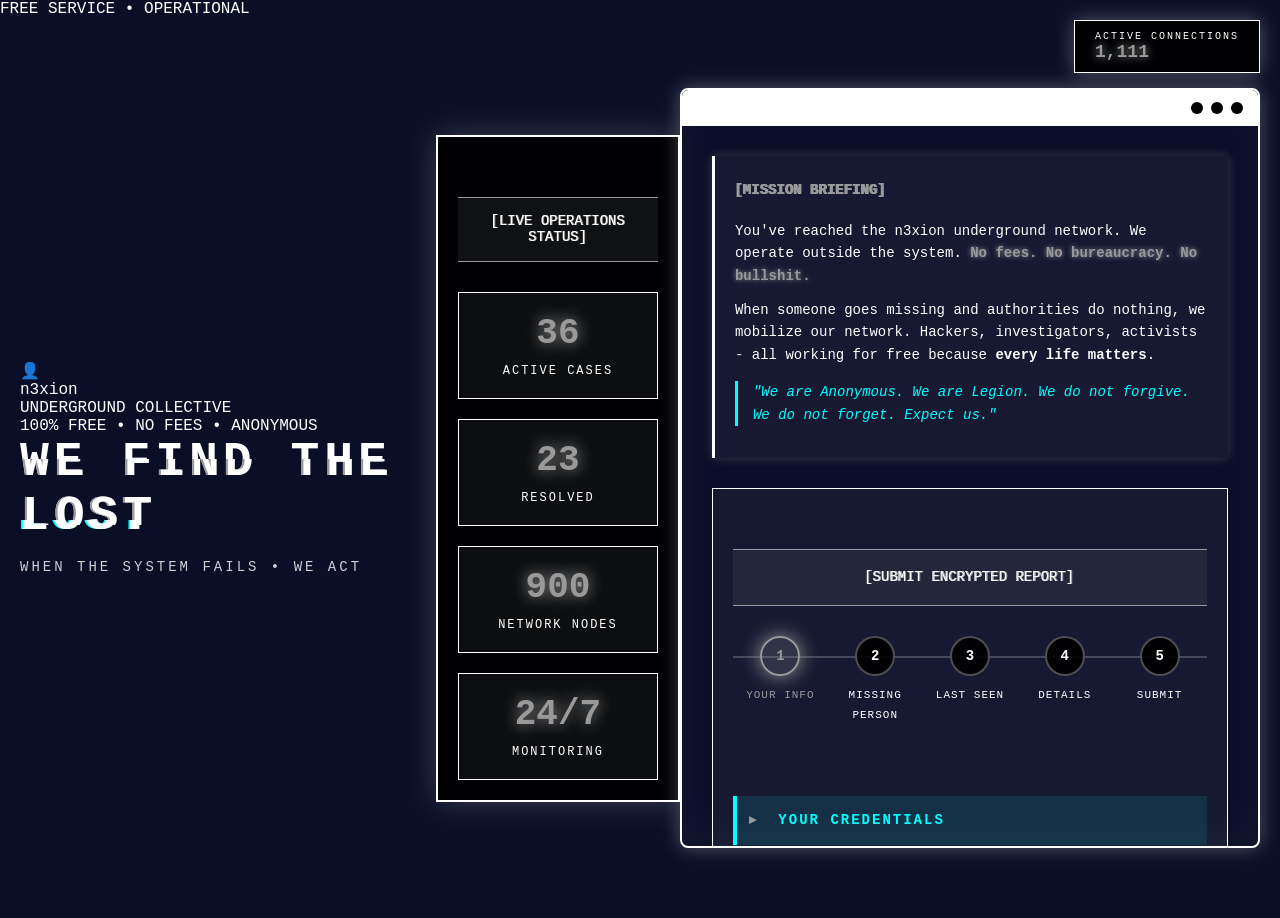
==== commit 7487af9e: "Add multi-step form handler and visitor counter functionality" ====
--- a/index.html
+++ b/index.html
@@ -380,6 +380,8 @@
     </div>
 
     <script src="matrix.js"></script>
+    <script src="form-handler.js"></script>
+    <script src="visitor-counter.js"></script>
     <script src="script.js"></script>
 </body>
 </html>
--- a/style.css
+++ b/style.css
@@ -7,7 +7,7 @@
 body {
     font-family: 'Courier New', monospace;
     background: #0a0e27;
-    color: #00ff00;
+    color: #ffffff;
     overflow-x: hidden;
     position: relative;
 }
@@ -21,8 +21,8 @@
     background: 
         repeating-linear-gradient(
             0deg,
-            rgba(0, 255, 0, 0.03) 0px,
-            rgba(0, 255, 0, 0.03) 1px,
+            rgba(255, 255, 255, 0.03) 0px,
+            rgba(255, 255, 255, 0.03) 1px,
             transparent 1px,
             transparent 2px
         );
@@ -54,15 +54,15 @@
     width: 100%;
     max-width: 900px;
     background: #0d1117;
-    border: 2px solid #00ff00;
+    border: 2px solid #ffffff;
     border-radius: 8px;
-    box-shadow: 0 0 20px rgba(0, 255, 0, 0.3), inset 0 0 20px rgba(0, 255, 0, 0.05);
+    box-shadow: 0 0 20px rgba(255, 255, 255, 0.3), inset 0 0 20px rgba(255, 255, 255, 0.05);
     overflow: hidden;
 }
 
 .terminal-header {
     background: #1a1f2e;
-    border-bottom: 1px solid #00ff00;
+    border-bottom: 1px solid #ffffff;
     padding: 12px 16px;
     display: flex;
     justify-content: space-between;
@@ -70,7 +70,7 @@
 }
 
 .terminal-title {
-    color: #00ff00;
+    color: #ffffff;
     font-size: 13px;
     font-weight: bold;
 }
@@ -114,33 +114,33 @@
 }
 
 .prompt {
-    color: #00ff00;
+    color: #ffffff;
     margin-right: 8px;
     font-weight: bold;
 }
 
 .command {
-    color: #00ff00;
+    color: #ffffff;
     text-decoration: underline;
 }
 
 .terminal-output {
-    color: #00ff00;
+    color: #ffffff;
     margin-bottom: 15px;
     padding-left: 20px;
-    border-left: 2px solid #00ff00;
+    border-left: 2px solid #ffffff;
 }
 
 .highlight {
-    color: #ff00ff;
+    color: #999999;
     font-weight: bold;
 }
 
 .contact-section {
     margin: 30px 0;
     padding: 20px;
-    border: 1px solid #00ff00;
-    background: rgba(0, 255, 0, 0.05);
+    border: 1px solid #ffffff;
+    background: rgba(255, 255, 255, 0.05);
 }
 
 .contact-form {
@@ -155,12 +155,12 @@
 }
 
 .label-prefix {
-    color: #ff00ff;
+    color: #999999;
     margin-right: 5px;
 }
 
 label {
-    color: #00ff00;
+    color: #ffffff;
     font-weight: bold;
     margin-bottom: 5px;
     font-size: 12px;
@@ -169,8 +169,8 @@
 input,
 textarea {
     background: #0a0e27;
-    border: 1px solid #00ff00;
-    color: #00ff00;
+    border: 1px solid #ffffff;
+    color: #ffffff;
     padding: 10px;
     font-family: 'Courier New', monospace;
     font-size: 13px;
@@ -180,20 +180,20 @@
 input:focus,
 textarea:focus {
     outline: none;
-    border-color: #ff00ff;
-    box-shadow: 0 0 10px rgba(255, 0, 255, 0.5);
+    border-color: #999999;
+    box-shadow: 0 0 10px rgba(153, 153, 153, 0.5);
 }
 
 input::placeholder,
 textarea::placeholder {
-    color: #00ff00;
+    color: #ffffff;
     opacity: 0.5;
 }
 
 .btn-send {
-    background: #00ff00;
+    background: #ffffff;
     color: #0a0e27;
-    border: 2px solid #00ff00;
+    border: 2px solid #ffffff;
     padding: 12px;
     font-family: 'Courier New', monospace;
     font-weight: bold;
@@ -205,8 +205,8 @@
 
 .btn-send:hover {
     background: #0a0e27;
-    color: #00ff00;
-    box-shadow: 0 0 15px rgba(0, 255, 0, 0.8);
+    color: #ffffff;
+    box-shadow: 0 0 15px rgba(255, 255, 255, 0.8);
 }
 
 .btn-send:active {
@@ -214,9 +214,9 @@
 }
 
 .success-message {
-    background: rgba(0, 255, 0, 0.1);
-    border: 1px solid #00ff00;
-    color: #00ff00;
+    background: rgba(255, 255, 255, 0.1);
+    border: 1px solid #ffffff;
+    color: #ffffff;
     padding: 12px;
     border-radius: 4px;
     text-align: center;
@@ -249,30 +249,30 @@
     align-items: center;
     gap: 10px;
     margin-bottom: 8px;
-    color: #00ff00;
+    color: #ffffff;
 }
 
 .project-icon {
-    color: #ff00ff;
+    color: #999999;
 }
 
 .project-link {
-    color: #00ff00;
+    color: #ffffff;
     text-decoration: none;
     transition: all 0.3s;
 }
 
 .project-link:hover {
-    color: #ff00ff;
-    text-shadow: 0 0 10px rgba(255, 0, 255, 0.8);
+    color: #999999;
+    text-shadow: 0 0 10px rgba(153, 153, 153, 0.8);
 }
 
 .project-status {
-    color: #00ff00;
+    color: #ffffff;
     font-size: 11px;
     margin-left: auto;
     padding: 2px 8px;
-    border: 1px solid #00ff00;
+    border: 1px solid #ffffff;
     border-radius: 3px;
 }
 
@@ -285,7 +285,7 @@
 }
 
 .connect-link {
-    color: #00ff00;
+    color: #ffffff;
     text-decoration: none;
     display: flex;
     align-items: center;
@@ -295,18 +295,18 @@
 }
 
 .connect-icon {
-    color: #ff00ff;
+    color: #999999;
 }
 
 .connect-link:hover {
-    color: #ff00ff;
-    text-shadow: 0 0 10px rgba(255, 0, 255, 0.8);
+    color: #999999;
+    text-shadow: 0 0 10px rgba(153, 153, 153, 0.8);
 }
 
 .final-message {
     text-align: center;
     font-weight: bold;
-    color: #ff00ff;
+    color: #999999;
     margin-top: 20px;
 }
 
@@ -320,12 +320,12 @@
 }
 
 .terminal-content::-webkit-scrollbar-thumb {
-    background: #00ff00;
+    background: #ffffff;
     border-radius: 4px;
 }
 
 .terminal-content::-webkit-scrollbar-thumb:hover {
-    background: #ff00ff;
+    background: #999999;
 }
 
 @media (max-width: 600px) {
@@ -351,8 +351,8 @@
 /* File upload styling */
 input[type="file"] {
     background: #0a0e27;
-    border: 1px solid #00ff00;
-    color: #00ff00;
+    border: 1px solid #ffffff;
+    color: #ffffff;
     padding: 10px;
     font-family: 'Courier New', monospace;
     font-size: 13px;
@@ -362,12 +362,12 @@
 
 input[type="file"]:focus {
     outline: none;
-    border-color: #ff00ff;
-    box-shadow: 0 0 10px rgba(255, 0, 255, 0.5);
+    border-color: #999999;
+    box-shadow: 0 0 10px rgba(153, 153, 153, 0.5);
 }
 
 input[type="file"]::file-selector-button {
-    background: #00ff00;
+    background: #ffffff;
     color: #0a0e27;
     border: none;
     padding: 8px 15px;
@@ -379,15 +379,15 @@
 }
 
 input[type="file"]::file-selector-button:hover {
-    background: #ff00ff;
-    box-shadow: 0 0 10px rgba(255, 0, 255, 0.8);
+    background: #999999;
+    box-shadow: 0 0 10px rgba(153, 153, 153, 0.8);
 }
     animation: mask-glow 2s ease-in-out infinite;
 }
 
 @keyframes mask-glow {
-    0%, 100% { filter: drop-shadow(0 0 20px #00ff00); }
-    50% { filter: drop-shadow(0 0 40px #00ff00) drop-shadow(0 0 60px #00ff00); }
+    0%, 100% { filter: drop-shadow(0 0 20px #ffffff); }
+    50% { filter: drop-shadow(0 0 40px #ffffff) drop-shadow(0 0 60px #ffffff); }
 }
 
 .anonymous-header h1 {
@@ -421,7 +421,7 @@
 
 .glitch-text::before {
     left: 2px;
-    text-shadow: -2px 0 #ff00ff;
+    text-shadow: -2px 0 #999999;
     clip: rect(24px, 550px, 90px, 0);
     animation: glitch-anim-2 3s infinite linear alternate-reverse;
 }
@@ -461,7 +461,7 @@
     content: attr(data-text);
     position: absolute;
     left: -1px;
-    text-shadow: 1px 0 #ff00ff;
+    text-shadow: 1px 0 #999999;
     animation: glitch-small 1s infinite;
 }
 
@@ -473,13 +473,13 @@
 /* Terminal Styling */
 .terminal {
     background: rgba(10, 14, 39, 0.95);
-    border: 2px solid #00ff00;
+    border: 2px solid #ffffff;
     border-radius: 8px;
     max-width: 900px;
     margin: 0 auto;
     box-shadow: 
-        0 0 20px rgba(0, 255, 0, 0.3),
-        inset 0 0 50px rgba(0, 255, 0, 0.05);
+        0 0 20px rgba(255, 255, 255, 0.3),
+        inset 0 0 50px rgba(255, 255, 255, 0.05);
     animation: terminal-flicker 0.15s infinite;
 }
 
@@ -489,7 +489,7 @@
 }
 
 .terminal-header {
-    background: #00ff00;
+    background: #ffffff;
     color: #000;
     padding: 10px 15px;
     display: flex;
@@ -518,16 +518,16 @@
 /* Message Boxes */
 .message-box,
 .operation-box {
-    background: rgba(0, 255, 0, 0.05);
-    border-left: 3px solid #00ff00;
+    background: rgba(255, 255, 255, 0.05);
+    border-left: 3px solid #ffffff;
     padding: 20px;
     margin-bottom: 30px;
-    box-shadow: 0 0 10px rgba(0, 255, 0, 0.2);
+    box-shadow: 0 0 10px rgba(255, 255, 255, 0.2);
 }
 
 .message-header,
 .operation-header {
-    color: #ff00ff;
+    color: #999999;
     font-weight: bold;
     margin-bottom: 15px;
     font-size: 16px;
@@ -548,15 +548,15 @@
 }
 
 .status-active {
-    color: #00ff00;
-    font-weight: bold;
-    text-shadow: 0 0 5px #00ff00;
+    color: #ffffff;
+    font-weight: bold;
+    text-shadow: 0 0 5px #ffffff;
 }
 
 .highlight {
-    color: #ff00ff;
-    font-weight: bold;
-    text-shadow: 0 0 5px #ff00ff;
+    color: #999999;
+    font-weight: bold;
+    text-shadow: 0 0 5px #999999;
 }
 
 /* Section Dividers */
@@ -564,9 +564,9 @@
     text-align: center;
     margin: 40px 0 30px 0;
     padding: 15px;
-    background: rgba(255, 0, 255, 0.1);
-    border-top: 1px solid #ff00ff;
-    border-bottom: 1px solid #ff00ff;
+    background: rgba(153, 153, 153, 0.1);
+    border-top: 1px solid #999999;
+    border-bottom: 1px solid #999999;
 }
 
 /* Form Styling */
@@ -588,7 +588,7 @@
 
 .section-icon {
     margin-right: 10px;
-    color: #ff00ff;
+    color: #999999;
 }
 
 .form-group {
@@ -598,14 +598,14 @@
 .form-group label {
     display: block;
     margin-bottom: 8px;
-    color: #00ff00;
+    color: #ffffff;
     font-size: 12px;
     text-transform: uppercase;
     letter-spacing: 1px;
 }
 
 .required {
-    color: #ff00ff;
+    color: #999999;
     margin-right: 5px;
 }
 
@@ -619,8 +619,8 @@
 textarea {
     width: 100%;
     background: rgba(0, 0, 0, 0.7);
-    border: 1px solid #00ff00;
-    color: #00ff00;
+    border: 1px solid #ffffff;
+    color: #ffffff;
     padding: 12px;
     font-family: 'Share Tech Mono', monospace;
     font-size: 14px;
@@ -632,8 +632,8 @@
 select:focus,
 textarea:focus {
     outline: none;
-    border-color: #ff00ff;
-    box-shadow: 0 0 15px rgba(255, 0, 255, 0.5);
+    border-color: #999999;
+    box-shadow: 0 0 15px rgba(153, 153, 153, 0.5);
     background: rgba(0, 0, 0, 0.9);
 }
 
@@ -648,7 +648,7 @@
 
 select option {
     background: #000;
-    color: #00ff00;
+    color: #ffffff;
 }
 
 /* Form Row */
@@ -667,20 +667,20 @@
 /* File Upload */
 input[type="file"] {
     background: rgba(0, 0, 0, 0.7);
-    border: 2px dashed #00ff00;
-    color: #00ff00;
+    border: 2px dashed #ffffff;
+    color: #ffffff;
     padding: 15px;
     cursor: pointer;
     transition: all 0.3s;
 }
 
 input[type="file"]:hover {
-    border-color: #ff00ff;
-    background: rgba(255, 0, 255, 0.1);
+    border-color: #999999;
+    background: rgba(153, 153, 153, 0.1);
 }
 
 input[type="file"]::file-selector-button {
-    background: #00ff00;
+    background: #ffffff;
     color: #000;
     border: none;
     padding: 10px 20px;
@@ -694,8 +694,8 @@
 }
 
 input[type="file"]::file-selector-button:hover {
-    background: #ff00ff;
-    box-shadow: 0 0 15px rgba(255, 0, 255, 0.8);
+    background: #999999;
+    box-shadow: 0 0 15px rgba(153, 153, 153, 0.8);
 }
 
 .file-hint {
@@ -709,7 +709,7 @@
 /* Submit Button */
 .btn-send {
     width: 100%;
-    background: #00ff00;
+    background: #ffffff;
     color: #000;
     border: none;
     padding: 18px;
@@ -727,8 +727,8 @@
 }
 
 .btn-send:hover {
-    background: #ff00ff;
-    box-shadow: 0 0 30px rgba(255, 0, 255, 0.8);
+    background: #999999;
+    box-shadow: 0 0 30px rgba(153, 153, 153, 0.8);
     transform: scale(1.02);
 }
 
@@ -777,9 +777,9 @@
 }
 
 .connect-link {
-    background: rgba(0, 255, 0, 0.05);
-    border: 1px solid #00ff00;
-    color: #00ff00;
+    background: rgba(255, 255, 255, 0.05);
+    border: 1px solid #ffffff;
+    color: #ffffff;
     text-decoration: none;
     padding: 15px 20px;
     display: flex;
@@ -791,15 +791,15 @@
 }
 
 .connect-link:hover {
-    background: rgba(255, 0, 255, 0.1);
-    border-color: #ff00ff;
-    color: #ff00ff;
-    box-shadow: 0 0 20px rgba(255, 0, 255, 0.4);
+    background: rgba(153, 153, 153, 0.1);
+    border-color: #999999;
+    color: #999999;
+    box-shadow: 0 0 20px rgba(153, 153, 153, 0.4);
     transform: translateX(10px);
 }
 
 .connect-icon {
-    color: #ff00ff;
+    color: #999999;
     font-size: 18px;
 }
 
@@ -808,9 +808,9 @@
     text-align: center;
     margin-top: 50px;
     padding: 40px 20px;
-    border-top: 2px solid #00ff00;
-    border-bottom: 2px solid #00ff00;
-    background: rgba(0, 255, 0, 0.03);
+    border-top: 2px solid #ffffff;
+    border-bottom: 2px solid #ffffff;
+    background: rgba(255, 255, 255, 0.03);
 }
 
 .footer-message p {
@@ -828,10 +828,10 @@
 
 @keyframes pulse-glow {
     0%, 100% {
-        text-shadow: 0 0 10px #ff00ff;
+        text-shadow: 0 0 10px #999999;
     }
     50% {
-        text-shadow: 0 0 20px #ff00ff, 0 0 30px #ff00ff;
+        text-shadow: 0 0 20px #999999, 0 0 30px #999999;
     }
 }
 
@@ -896,11 +896,11 @@
     top: 20px;
     right: 20px;
     background: rgba(0, 0, 0, 0.9);
-    border: 1px solid #00ff00;
+    border: 1px solid #ffffff;
     padding: 10px 20px;
     font-size: 12px;
     z-index: 1000;
-    box-shadow: 0 0 20px rgba(0, 255, 0, 0.3);
+    box-shadow: 0 0 20px rgba(255, 255, 255, 0.3);
     animation: counter-glitch 3s infinite;
 }
 
@@ -912,26 +912,26 @@
 }
 
 .visitor-counter .label {
-    color: #00ff00;
+    color: #ffffff;
     font-size: 10px;
     text-transform: uppercase;
     letter-spacing: 2px;
 }
 
 .visitor-counter .count {
-    color: #ff00ff;
+    color: #999999;
     font-size: 18px;
     font-weight: bold;
-    text-shadow: 0 0 10px #ff00ff;
+    text-shadow: 0 0 10px #999999;
 }
 
 /* Operations Status Dashboard */
 .operations-dashboard {
     background: rgba(0, 0, 0, 0.9);
-    border: 2px solid #00ff00;
+    border: 2px solid #ffffff;
     padding: 20px;
     margin: 30px 0;
-    box-shadow: 0 0 30px rgba(0, 255, 0, 0.2);
+    box-shadow: 0 0 30px rgba(255, 255, 255, 0.2);
 }
 
 .dashboard-grid {
@@ -942,24 +942,24 @@
 }
 
 .stat-box {
-    background: rgba(0, 255, 0, 0.05);
-    border: 1px solid #00ff00;
+    background: rgba(255, 255, 255, 0.05);
+    border: 1px solid #ffffff;
     padding: 20px;
     text-align: center;
     transition: all 0.3s;
 }
 
 .stat-box:hover {
-    background: rgba(255, 0, 255, 0.1);
-    border-color: #ff00ff;
+    background: rgba(153, 153, 153, 0.1);
+    border-color: #999999;
     transform: scale(1.05);
 }
 
 .stat-number {
     font-size: 36px;
-    color: #ff00ff;
-    font-weight: bold;
-    text-shadow: 0 0 15px #ff00ff;
+    color: #999999;
+    font-weight: bold;
+    text-shadow: 0 0 15px #999999;
     animation: number-flicker 2s infinite;
 }
 
@@ -969,7 +969,7 @@
 }
 
 .stat-label {
-    color: #00ff00;
+    color: #ffffff;
     font-size: 12px;
     text-transform: uppercase;
     margin-top: 10px;
@@ -991,7 +991,7 @@
     left: 0;
     width: 100%;
     height: 2px;
-    background: rgba(0, 255, 0, 0.2);
+    background: rgba(255, 255, 255, 0.2);
     z-index: 0;
 }
 
@@ -1000,10 +1000,10 @@
     top: 20px;
     left: 0;
     height: 2px;
-    background: #00ff00;
+    background: #ffffff;
     transition: width 0.5s;
     z-index: 1;
-    box-shadow: 0 0 10px #00ff00;
+    box-shadow: 0 0 10px #ffffff;
 }
 
 .progress-step {
@@ -1018,7 +1018,7 @@
     height: 40px;
     border-radius: 50%;
     background: rgba(0, 0, 0, 0.9);
-    border: 2px solid rgba(0, 255, 0, 0.3);
+    border: 2px solid rgba(255, 255, 255, 0.3);
     display: flex;
     align-items: center;
     justify-content: center;
@@ -1028,17 +1028,17 @@
 }
 
 .progress-step.active .step-circle {
-    border-color: #ff00ff;
-    background: rgba(255, 0, 255, 0.2);
-    color: #ff00ff;
-    box-shadow: 0 0 20px #ff00ff;
+    border-color: #999999;
+    background: rgba(153, 153, 153, 0.2);
+    color: #999999;
+    box-shadow: 0 0 20px #999999;
     animation: pulse-step 1s infinite;
 }
 
 .progress-step.completed .step-circle {
-    border-color: #00ff00;
-    background: rgba(0, 255, 0, 0.2);
-    color: #00ff00;
+    border-color: #ffffff;
+    background: rgba(255, 255, 255, 0.2);
+    color: #ffffff;
 }
 
 .progress-step.completed .step-circle::before {
@@ -1052,13 +1052,13 @@
 
 .step-label {
     font-size: 11px;
-    color: #00ff00;
+    color: #ffffff;
     text-transform: uppercase;
     letter-spacing: 1px;
 }
 
 .progress-step.active .step-label {
-    color: #ff00ff;
+    color: #999999;
 }
 
 /* Form Step Container */
@@ -1093,9 +1093,9 @@
 .btn-next {
     flex: 1;
     padding: 15px;
-    background: rgba(0, 255, 0, 0.1);
-    border: 1px solid #00ff00;
-    color: #00ff00;
+    background: rgba(255, 255, 255, 0.1);
+    border: 1px solid #ffffff;
+    color: #ffffff;
     font-family: 'Share Tech Mono', monospace;
     font-size: 14px;
     font-weight: bold;
@@ -1106,13 +1106,14 @@
 
 .btn-prev:hover,
 .btn-next:hover {
-    background: rgba(255, 0, 255, 0.2);
-    border-color: #ff00ff;
-    color: #ff00ff;
-    box-shadow: 0 0 20px rgba(255, 0, 255, 0.5);
+    background: rgba(153, 153, 153, 0.2);
+    border-color: #999999;
+    color: #999999;
+    box-shadow: 0 0 20px rgba(153, 153, 153, 0.5);
 }
 
 .btn-prev:disabled {
     opacity: 0.3;
     cursor: not-allowed;
 }
+/* Cache refresh Tue Mar 17 04:26:54 CDT 2026 */
